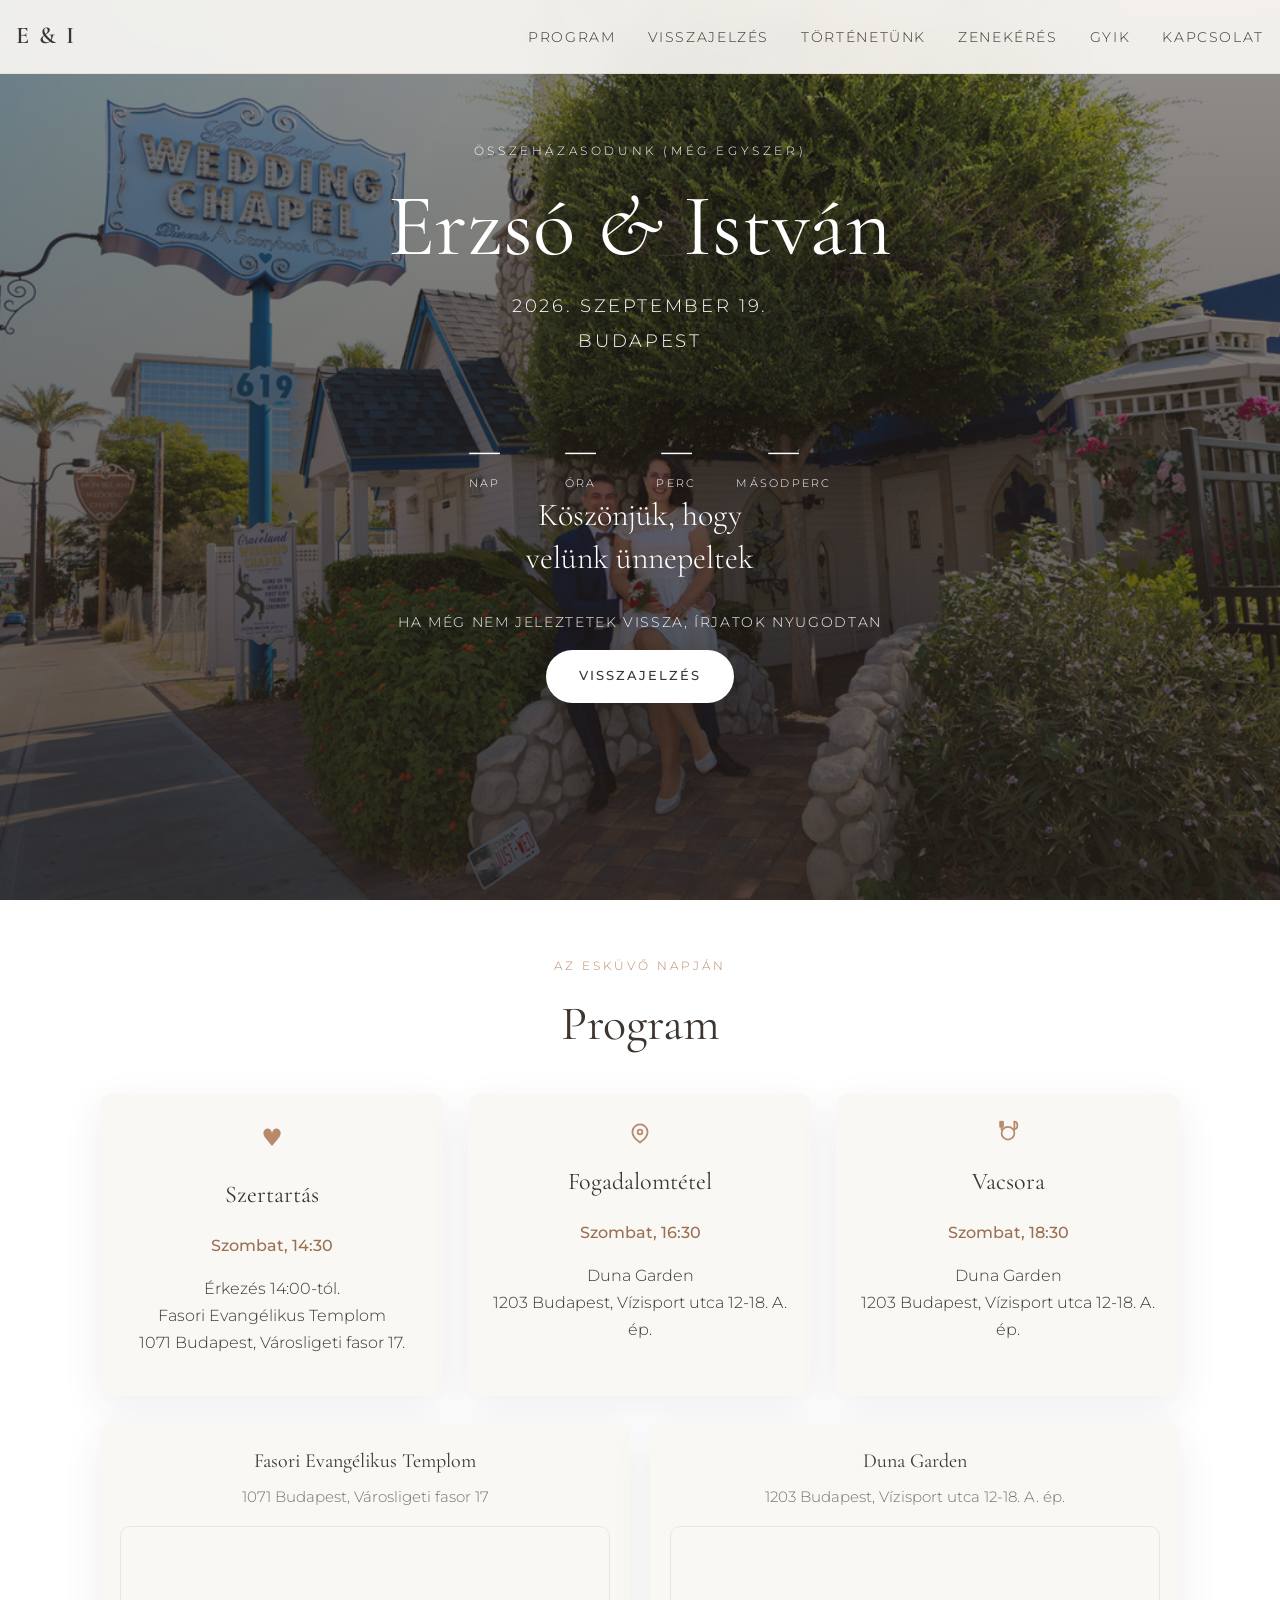
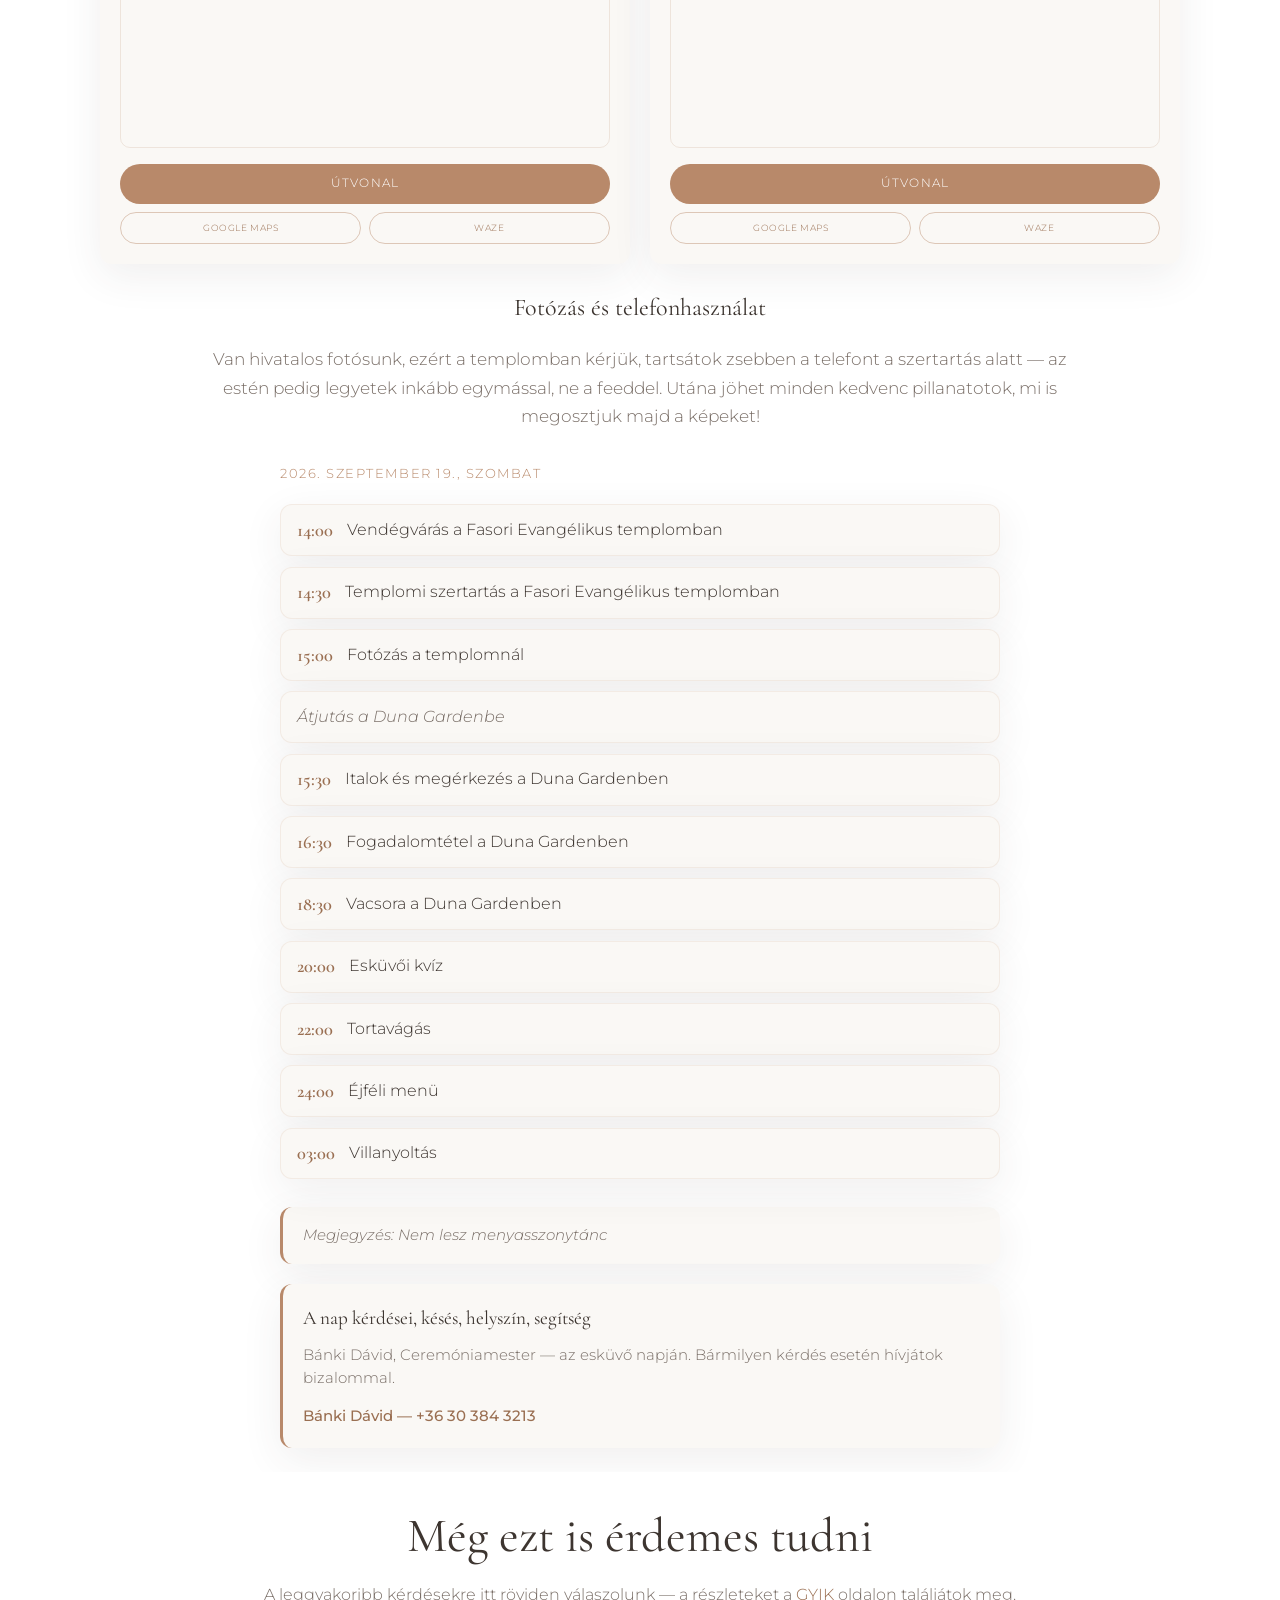
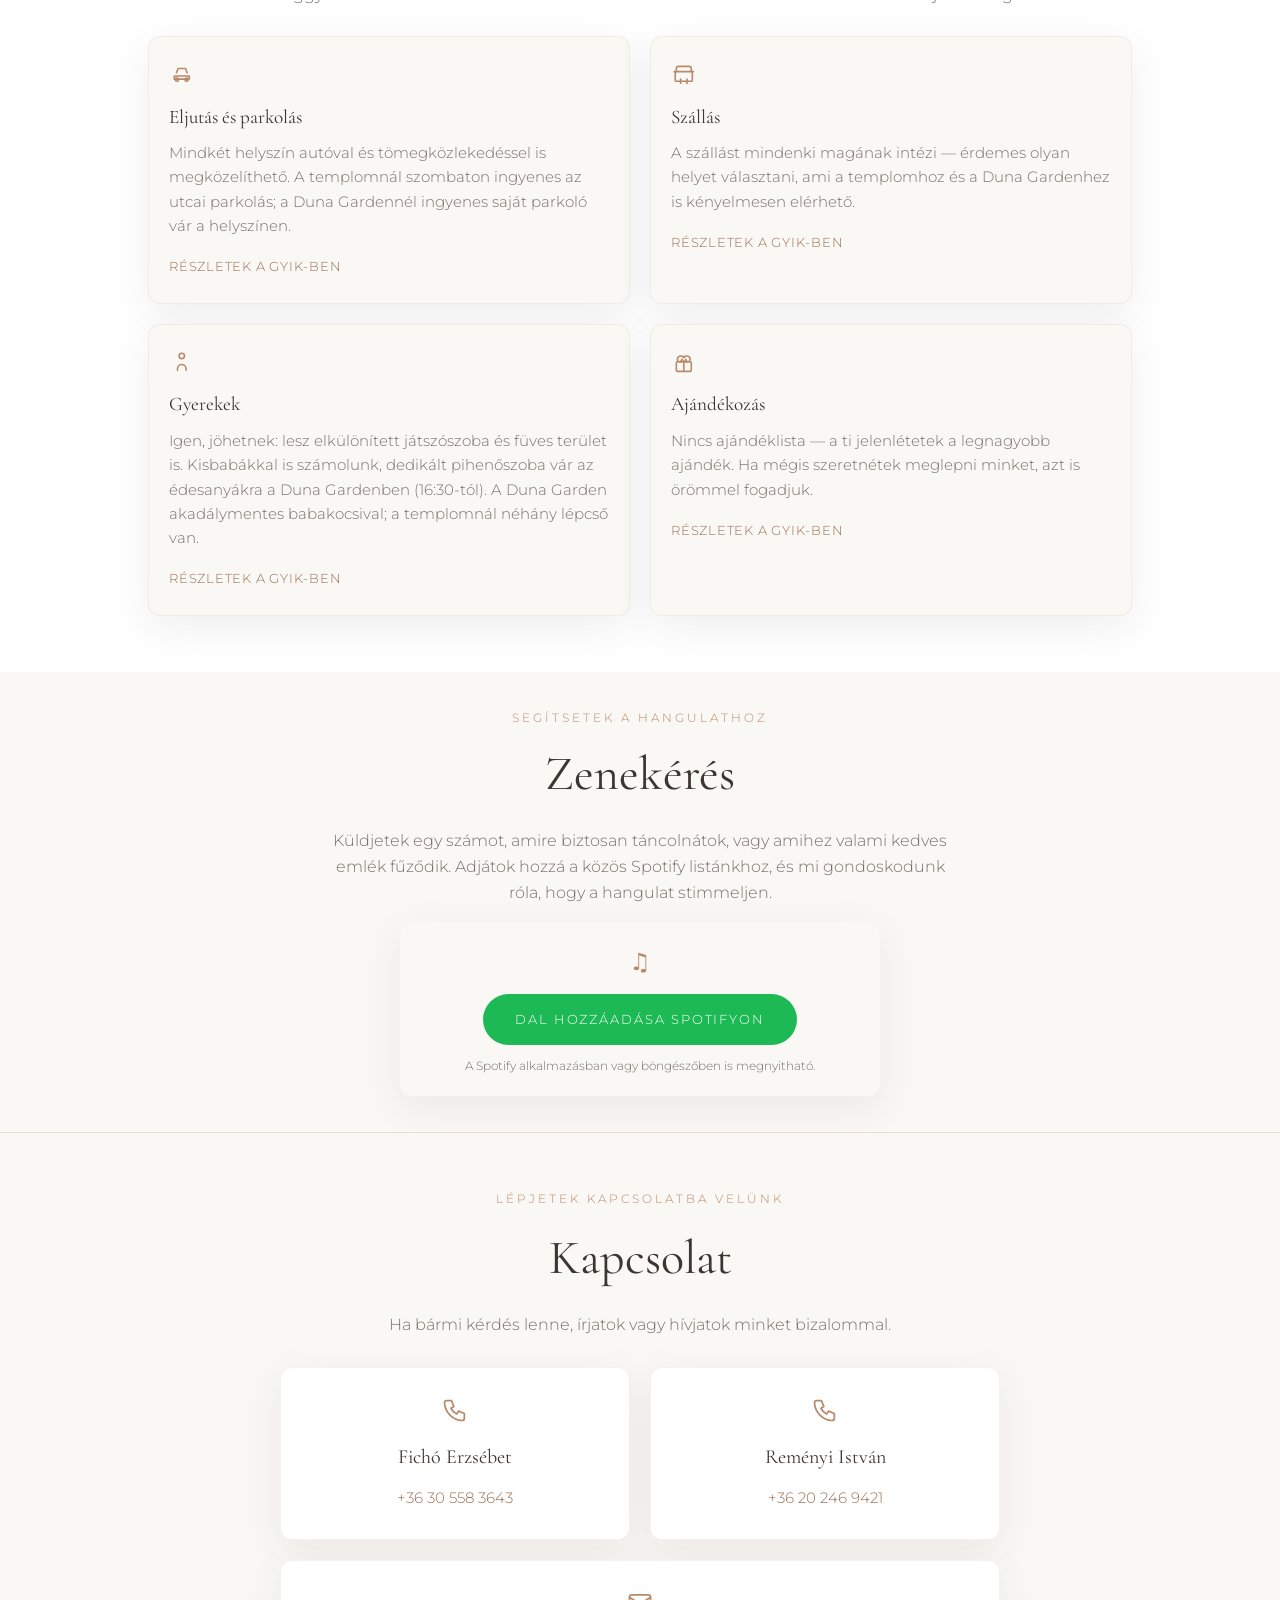
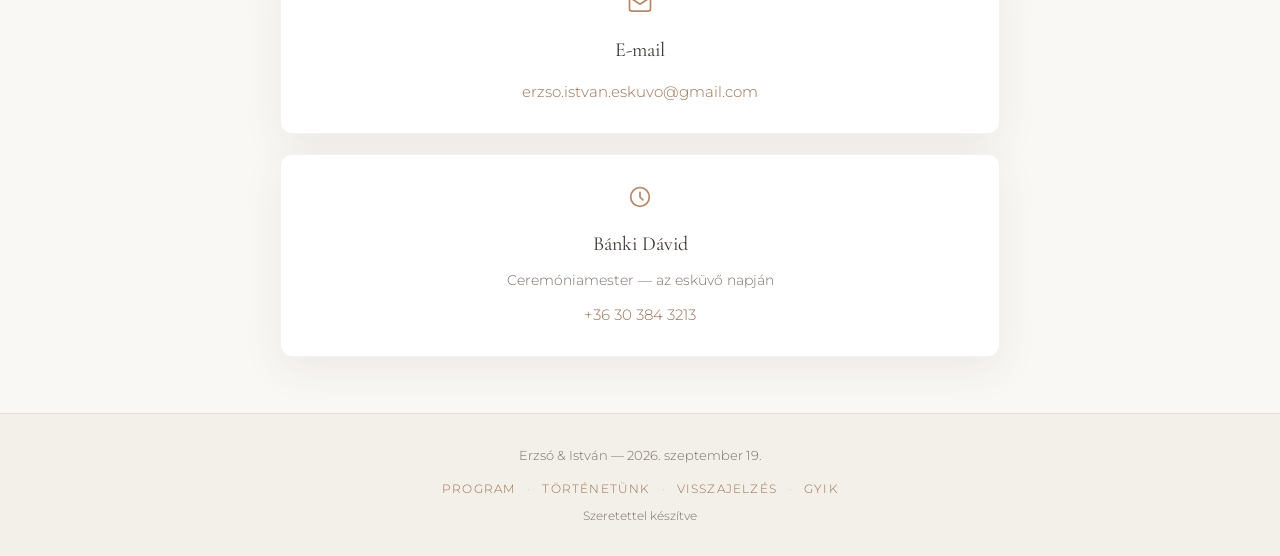
==== index.html @ d6a60ec8 "Spotify zenekérés link frissítése. Co-authored-by: Cursor <cursoragent@cursor.com>" ====
<!DOCTYPE html>
<html lang="hu">
<head>
  <meta charset="UTF-8">
  <meta name="viewport" content="width=device-width, initial-scale=1.0">
  <meta name="robots" content="noindex, nofollow">
  <meta name="description" content="Gyertek az esküvőnkre — Erzsó és István, 2026. szeptember 19., Budapest.">
  <title>Erzsó &amp; István — Esküvő</title>
  <meta property="og:type" content="website">
  <meta property="og:site_name" content="Erzsó &amp; István">
  <meta property="og:title" content="Erzsó &amp; István — Esküvő">
  <meta property="og:description" content="Gyertek az esküvőnkre — 2026. szeptember 19., Budapest.">
  <meta property="og:url" content="https://www.erzso-es-istvan-2026.hu/">
  <meta property="og:image" content="https://www.erzso-es-istvan-2026.hu/images/las_vegas2.jpeg">
  <meta property="og:image:width" content="1086">
  <meta property="og:image:height" content="724">
  <meta property="og:image:alt" content="Erzsó és István — esküvői meghívó">
  <meta property="og:locale" content="hu_HU">
  <meta name="twitter:card" content="summary_large_image">
  <meta name="twitter:title" content="Erzsó &amp; István — Esküvő">
  <meta name="twitter:description" content="Gyertek az esküvőnkre — 2026. szeptember 19., Budapest.">
  <meta name="twitter:image" content="https://www.erzso-es-istvan-2026.hu/images/las_vegas2.jpeg">
  <link rel="icon" href="/favicon.ico" sizes="any">
  <link rel="icon" href="/favicon.svg" type="image/svg+xml">
  <link rel="icon" href="/favicon-32x32.png" type="image/png" sizes="32x32">
  <link rel="icon" href="/favicon-16x16.png" type="image/png" sizes="16x16">
  <link rel="apple-touch-icon" href="/apple-touch-icon.png" sizes="180x180">
  <link rel="preconnect" href="https://fonts.googleapis.com">
  <link rel="preconnect" href="https://fonts.gstatic.com" crossorigin>
  <link href="https://fonts.googleapis.com/css2?family=Cormorant+Garamond:ital,wght@0,400;0,600;1,400&family=Montserrat:wght@300;400;500&display=swap" rel="stylesheet">
  <link rel="stylesheet" href="styles.css">
</head>
<body>
  <header class="site-header">
    <nav class="nav" aria-label="Fő navigáció">
      <a href="#home" class="nav-logo">E &amp; I</a>
      <button class="nav-toggle" aria-label="Menü megnyitása" aria-expanded="false">
        <span></span>
        <span></span>
        <span></span>
      </button>
      <ul class="nav-links">
        <li><a href="#program">Program</a></li>
        <li><a href="visszajelzes.html">Visszajelzés</a></li>
        <li><a href="tortenetunk.html">Történetünk</a></li>
        <li><a href="#music">Zenekérés</a></li>
        <li><a href="gyik.html">GYIK</a></li>
        <li><a href="#contact">Kapcsolat</a></li>
      </ul>
    </nav>
  </header>

  <main>
    <section id="home" class="hero">
      <div class="hero-overlay"></div>
      <div class="hero-content">
        <div class="hero-intro">
          <p class="hero-eyebrow">Összeházasodunk (még egyszer)</p>
          <h1 class="hero-title">Erzsó <span>&amp;</span> István</h1>
          <p class="hero-date">2026. szeptember 19.</p>
          <p class="hero-location">Budapest</p>
        </div>
        <div class="countdown" id="countdown" aria-live="polite">
          <div class="countdown-grid" id="countdown-grid">
            <div class="countdown-item">
              <span class="countdown-value" id="days">—</span>
              <span class="countdown-label">Nap</span>
            </div>
            <div class="countdown-item">
              <span class="countdown-value" id="hours">—</span>
              <span class="countdown-label">Óra</span>
            </div>
            <div class="countdown-item">
              <span class="countdown-value" id="minutes">—</span>
              <span class="countdown-label">Perc</span>
            </div>
            <div class="countdown-item">
              <span class="countdown-value" id="seconds">—</span>
              <span class="countdown-label">Másodperc</span>
            </div>
          </div>
          <p class="countdown-message" id="countdown-message" hidden></p>
        </div>
        <p class="hero-deadline" id="rsvp-deadline-hero">Visszajelzést 2026. július 15-ig várunk</p>
        <a href="visszajelzes.html" class="btn btn-cta">Visszajelzés</a>
      </div>
    </section>

    <section id="program" class="section program">
      <div class="container">
        <p class="section-eyebrow">Az esküvő napján</p>
        <h2 class="section-title">Program</h2>
        <div class="details-grid">
          <article class="detail-card">
            <div class="detail-icon" aria-hidden="true">♥</div>
            <h3>Szertartás</h3>
            <p class="detail-time">Szombat, 14:30</p>
            <p>
              Érkezés 14:00-tól.<br>
              Fasori Evangélikus Templom<br>
              1071 Budapest, Városligeti fasor 17.
            </p>
          </article>
          <article class="detail-card">
            <div class="detail-icon" aria-hidden="true">
              <svg viewBox="0 0 24 24" fill="none" stroke="currentColor" stroke-width="1.5" stroke-linecap="round" stroke-linejoin="round">
                <path d="M12 21s-6.5-4.5-6.5-9a6.5 6.5 0 0 1 13 0c0 4.5-6.5 9-6.5 9z"/>
                <circle cx="12" cy="12" r="2"/>
              </svg>
            </div>
            <h3>Fogadalomtétel</h3>
            <p class="detail-time">Szombat, 16:30</p>
            <p>
              Duna Garden<br>
              1203 Budapest, Vízisport utca 12-18. A. ép.
            </p>
          </article>
          <article class="detail-card">
            <div class="detail-icon" aria-hidden="true">
              <svg viewBox="0 0 24 24" fill="none" stroke="currentColor" stroke-width="1.5" stroke-linecap="round" stroke-linejoin="round">
                <circle cx="12" cy="13" r="5.5"/>
                <path d="M6.5 3v7"/>
                <path d="M5.25 3v4.5"/>
                <path d="M6.5 3v4.5"/>
                <path d="M7.75 3v4.5"/>
                <path d="M17.5 3v7"/>
                <path d="M17.5 3c1.75 0 2.5 1.75 2.5 3.25S19.25 9.5 17.5 9.5"/>
              </svg>
            </div>
            <h3>Vacsora</h3>
            <p class="detail-time">Szombat, 18:30</p>
            <p>
              Duna Garden<br>
              1203 Budapest, Vízisport utca 12-18. A. ép.
            </p>
          </article>
        </div>
        <div class="venue-maps">
          <article class="venue-map">
            <h3 class="venue-map-title">Fasori Evangélikus Templom</h3>
            <p class="venue-map-address">1071 Budapest, Városligeti fasor 17</p>
            <div class="map-embed">
              <iframe
                title="Fasori Evangélikus Templom térképe"
                loading="lazy"
                referrerpolicy="no-referrer-when-downgrade"
                src="https://maps.google.com/maps?q=1071+Budapest,+V%C3%A1rosligeti+fasor+17&amp;output=embed"
              ></iframe>
            </div>
            <div class="map-actions">
              <a
                class="btn btn-map"
                href="https://www.google.com/maps/dir/?api=1&amp;destination=1071+Budapest,+V%C3%A1rosligeti+fasor+17"
                target="_blank"
                rel="noopener noreferrer"
              >Útvonal</a>
              <div class="map-actions-row">
                <a
                  class="btn btn-map btn-map--secondary btn-map--compact"
                  href="https://maps.google.com/?q=1071+Budapest,+V%C3%A1rosligeti+fasor+17"
                  target="_blank"
                  rel="noopener noreferrer"
                >Google Maps</a>
                <a
                  class="btn btn-map btn-map--secondary btn-map--compact"
                  href="https://www.waze.com/ul?q=1071+Budapest,+V%C3%A1rosligeti+fasor+17&amp;navigate=yes"
                  target="_blank"
                  rel="noopener noreferrer"
                >Waze</a>
              </div>
            </div>
          </article>
          <article class="venue-map">
            <h3 class="venue-map-title">Duna Garden</h3>
            <p class="venue-map-address">1203 Budapest, Vízisport utca 12-18. A. ép.</p>
            <div class="map-embed">
              <iframe
                title="Duna Garden térképe"
                loading="lazy"
                referrerpolicy="no-referrer-when-downgrade"
                src="https://maps.google.com/maps?q=1203+Budapest,+V%C3%ADzisport+utca+12-18&amp;output=embed"
              ></iframe>
            </div>
            <div class="map-actions">
              <a
                class="btn btn-map"
                href="https://www.google.com/maps/dir/?api=1&amp;destination=1203+Budapest,+V%C3%ADzisport+utca+12-18"
                target="_blank"
                rel="noopener noreferrer"
              >Útvonal</a>
              <div class="map-actions-row">
                <a
                  class="btn btn-map btn-map--secondary btn-map--compact"
                  href="https://maps.google.com/?q=1203+Budapest,+V%C3%ADzisport+utca+12-18"
                  target="_blank"
                  rel="noopener noreferrer"
                >Google Maps</a>
                <a
                  class="btn btn-map btn-map--secondary btn-map--compact"
                  href="https://www.waze.com/ul?q=1203+Budapest,+V%C3%ADzisport+utca+12-18&amp;navigate=yes"
                  target="_blank"
                  rel="noopener noreferrer"
                >Waze</a>
              </div>
            </div>
          </article>
        </div>
        <div class="details-text">
          <h3>Fotózás és telefonhasználat</h3>
          <p>
            Van hivatalos fotósunk, ezért a templomban kérjük, tartsátok zsebben a telefont a szertartás alatt —
            az estén pedig legyetek inkább egymással, ne a feeddel. Utána jöhet minden kedvenc pillanatotok, mi is megosztjuk majd a képeket!
          </p>
        </div>
        <div class="timeline">
          <time class="timeline-date" datetime="2026-09-19">2026. szeptember 19., szombat</time>
          <ol class="timeline-events">
            <li class="timeline-event">
              <time class="timeline-time" datetime="2026-09-19T14:00">14:00</time>
              <span class="timeline-label">Vendégvárás a Fasori Evangélikus templomban</span>
            </li>
            <li class="timeline-event">
              <time class="timeline-time" datetime="2026-09-19T14:30">14:30</time>
              <span class="timeline-label">Templomi szertartás a Fasori Evangélikus templomban</span>
            </li>
            <li class="timeline-event">
              <time class="timeline-time" datetime="2026-09-19T15:00">15:00</time>
              <span class="timeline-label">Fotózás a templomnál</span>
            </li>
            <li class="timeline-event timeline-event--no-time">
              <span class="timeline-label">Átjutás a Duna Gardenbe</span>
            </li>
            <li class="timeline-event">
              <time class="timeline-time" datetime="2026-09-19T15:30">15:30</time>
              <span class="timeline-label">Italok és megérkezés a Duna Gardenben</span>
            </li>
            <li class="timeline-event">
              <time class="timeline-time" datetime="2026-09-19T16:30">16:30</time>
              <span class="timeline-label">Fogadalomtétel a Duna Gardenben</span>
            </li>
            <li class="timeline-event">
              <time class="timeline-time" datetime="2026-09-19T18:30">18:30</time>
              <span class="timeline-label">Vacsora a Duna Gardenben</span>
            </li>
            <li class="timeline-event">
              <time class="timeline-time" datetime="2026-09-19T20:00">20:00</time>
              <span class="timeline-label">Esküvői kvíz</span>
            </li>
            <li class="timeline-event">
              <time class="timeline-time" datetime="2026-09-19T22:00">22:00</time>
              <span class="timeline-label">Tortavágás</span>
            </li>
            <li class="timeline-event">
              <time class="timeline-time" datetime="2026-09-20T00:00">24:00</time>
              <span class="timeline-label">Éjféli menü</span>
            </li>
            <li class="timeline-event">
              <time class="timeline-time" datetime="2026-09-20T03:00">03:00</time>
              <span class="timeline-label">Villanyoltás</span>
            </li>
          </ol>
          <aside class="timeline-note" role="note">
            <p><em>Megjegyzés: Nem lesz menyasszonytánc</em></p>
          </aside>
          <article class="program-day-contact">
            <h3>A nap kérdései, késés, helyszín, segítség</h3>
            <p>Bánki Dávid, Ceremóniamester — az esküvő napján. Bármilyen kérdés esetén hívjátok bizalommal.</p>
            <a class="contact-link program-day-contact-link" href="tel:+36303843213">Bánki Dávid — +36 30 384 3213</a>
          </article>
        </div>
      </div>
    </section>

    <section id="info" class="section info-preview">
      <div class="container">
        <h2 class="section-title">Még ezt is érdemes tudni</h2>
        <p class="info-intro">A leggyakoribb kérdésekre itt röviden válaszolunk — a részleteket a <a href="gyik.html">GYIK</a> oldalon találjátok meg.</p>
        <div class="info-grid">
          <article class="info-card">
            <div class="info-icon" aria-hidden="true">
              <svg viewBox="0 0 24 24" fill="none" stroke="currentColor" stroke-width="1.5" stroke-linecap="round" stroke-linejoin="round">
                <path d="M5 17h14v-3H5v3z"/>
                <path d="M7 11l1.5-4h7L17 11"/>
                <circle cx="7.5" cy="17.5" r="1.5"/>
                <circle cx="16.5" cy="17.5" r="1.5"/>
              </svg>
            </div>
            <h3>Eljutás és parkolás</h3>
            <p>Mindkét helyszín autóval és tömegközlekedéssel is megközelíthető. A templomnál szombaton ingyenes az utcai parkolás; a Duna Gardennél ingyenes saját parkoló vár a helyszínen.</p>
            <a class="info-link" href="gyik.html#faq-transport">Részletek a GYIK-ben</a>
          </article>
          <article class="info-card">
            <div class="info-icon" aria-hidden="true">
              <svg viewBox="0 0 24 24" fill="none" stroke="currentColor" stroke-width="1.5" stroke-linecap="round" stroke-linejoin="round">
                <path d="M3 10h18"/>
                <path d="M5 10V7a2 2 0 0 1 2-2h10a2 2 0 0 1 2 2v3"/>
                <path d="M4 10v8a1 1 0 0 0 1 1h14a1 1 0 0 0 1-1v-8"/>
                <path d="M9 21v-4"/>
                <path d="M15 21v-4"/>
              </svg>
            </div>
            <h3>Szállás</h3>
            <p>A szállást mindenki magának intézi — érdemes olyan helyet választani, ami a templomhoz és a Duna Gardenhez is kényelmesen elérhető.</p>
            <a class="info-link" href="gyik.html#faq-accommodation">Részletek a GYIK-ben</a>
          </article>
          <article class="info-card">
            <div class="info-icon" aria-hidden="true">
              <svg viewBox="0 0 24 24" fill="none" stroke="currentColor" stroke-width="1.5" stroke-linecap="round" stroke-linejoin="round">
                <circle cx="12" cy="6.5" r="2.5"/>
                <path d="M8 20v-1.5a4 4 0 0 1 8 0V20"/>
              </svg>
            </div>
            <h3>Gyerekek</h3>
            <p>Igen, jöhetnek: lesz elkülönített játszószoba és füves terület is. Kisbabákkal is számolunk, dedikált pihenőszoba vár az édesanyákra a Duna Gardenben (16:30-tól). A Duna Garden akadálymentes babakocsival; a templomnál néhány lépcső van.</p>
            <a class="info-link" href="gyik.html#faq-kids">Részletek a GYIK-ben</a>
          </article>
          <article class="info-card">
            <div class="info-icon" aria-hidden="true">
              <svg viewBox="0 0 24 24" fill="none" stroke="currentColor" stroke-width="1.5" stroke-linecap="round" stroke-linejoin="round">
                <rect x="5" y="12" width="14" height="9" rx="1"/>
                <path d="M12 12v9"/>
                <path d="M12 7.5C9.25 5.75 6 6.75 6 9.5s2.75 3.25 6 1.75"/>
                <path d="M12 7.5c2.75-1.75 6-.75 6 2s-2.75 3.25-6 1.75"/>
                <circle cx="12" cy="7.5" r="1.1" fill="currentColor" stroke="none"/>
                <path d="M10.5 9.5L9.25 11.5"/>
                <path d="M13.5 9.5l1.25 2"/>
              </svg>
            </div>
            <h3>Ajándékozás</h3>
            <p>Nincs ajándéklista — a ti jelenlétetek a legnagyobb ajándék. Ha mégis szeretnétek meglepni minket, azt is örömmel fogadjuk.</p>
            <a class="info-link" href="gyik.html#faq-gift">Részletek a GYIK-ben</a>
          </article>
        </div>
      </div>
    </section>

    <section id="music" class="section music">
      <div class="container">
        <p class="section-eyebrow">Segítsetek a hangulathoz</p>
        <h2 class="section-title">Zenekérés</h2>
        <p class="music-note">
          Küldjetek egy számot, amire biztosan táncolnátok, vagy amihez valami kedves emlék fűződik.
          Adjátok hozzá a közös Spotify listánkhoz, és mi gondoskodunk róla, hogy a hangulat stimmeljen.
        </p>
        <div class="music-box">
          <p class="music-icon" aria-hidden="true">♫</p>
          <a
            class="btn btn-spotify"
            href="https://open.spotify.com/playlist/1iAfKzeontBgP5wrEknpYu?si=f8d3f2cbb7814290&amp;pt=91439ff87591c5f909775dac7711366a"
            target="_blank"
            rel="noopener noreferrer"
          >
            Dal hozzáadása Spotifyon
          </a>
          <p class="music-hint">A Spotify alkalmazásban vagy böngészőben is megnyitható.</p>
        </div>
      </div>
    </section>

    <section id="contact" class="section contact">
      <div class="container">
        <p class="section-eyebrow">Lépjetek kapcsolatba velünk</p>
        <h2 class="section-title">Kapcsolat</h2>
        <p class="contact-note">Ha bármi kérdés lenne, írjatok vagy hívjatok minket bizalommal.</p>
        <div class="contact-layout">
          <div class="contact-row contact-row--pair">
            <article class="contact-card">
              <div class="contact-icon" aria-hidden="true">
                <svg viewBox="0 0 24 24" fill="none" stroke="currentColor" stroke-width="1.5" stroke-linecap="round" stroke-linejoin="round">
                  <path d="M5 4h4l2 5-2.5 1.5a11 11 0 0 0 5 5L15 13l5 2v4a2 2 0 0 1-2 2A16 16 0 0 1 3 6a2 2 0 0 1 2-2z"/>
                </svg>
              </div>
              <h3>Fichó Erzsébet</h3>
              <a class="contact-link" href="tel:+36305583643">+36 30 558 3643</a>
            </article>
            <article class="contact-card">
              <div class="contact-icon" aria-hidden="true">
                <svg viewBox="0 0 24 24" fill="none" stroke="currentColor" stroke-width="1.5" stroke-linecap="round" stroke-linejoin="round">
                  <path d="M5 4h4l2 5-2.5 1.5a11 11 0 0 0 5 5L15 13l5 2v4a2 2 0 0 1-2 2A16 16 0 0 1 3 6a2 2 0 0 1 2-2z"/>
                </svg>
              </div>
              <h3>Reményi István</h3>
              <a class="contact-link" href="tel:+36202469421">+36 20 246 9421</a>
            </article>
          </div>
          <article class="contact-card">
            <div class="contact-icon" aria-hidden="true">
              <svg viewBox="0 0 24 24" fill="none" stroke="currentColor" stroke-width="1.5" stroke-linecap="round" stroke-linejoin="round">
                <rect x="3" y="5" width="18" height="14" rx="2"/>
                <path d="M3 7l9 6 9-6"/>
              </svg>
            </div>
            <h3>E-mail</h3>
            <a class="contact-link" href="mailto:erzso.istvan.eskuvo@gmail.com">erzso.istvan.eskuvo@gmail.com</a>
          </article>
          <article class="contact-card contact-card--highlight">
            <div class="contact-icon" aria-hidden="true">
              <svg viewBox="0 0 24 24" fill="none" stroke="currentColor" stroke-width="1.5" stroke-linecap="round" stroke-linejoin="round">
                <circle cx="12" cy="12" r="8"/>
                <path d="M12 8v4l2.5 2.5"/>
              </svg>
            </div>
            <h3>Bánki Dávid</h3>
            <p class="contact-role">Ceremóniamester — az esküvő napján</p>
            <a class="contact-link" href="tel:+36303843213">+36 30 384 3213</a>
          </article>
        </div>
      </div>
    </section>
  </main>

  <footer class="site-footer">
    <p>Erzsó &amp; István — 2026. szeptember 19.</p>
    <nav class="footer-links" aria-label="Gyors linkek">
      <a href="#program">Program</a>
      <span aria-hidden="true">·</span>
      <a href="tortenetunk.html">Történetünk</a>
      <span aria-hidden="true">·</span>
      <a href="visszajelzes.html">Visszajelzés</a>
      <span aria-hidden="true">·</span>
      <a href="gyik.html">GYIK</a>
    </nav>
    <p class="footer-note">Szeretettel készítve</p>
  </footer>

  <script src="script.js"></script>
</body>
</html>
---- styles.css ----
:root {
  --color-bg: #faf8f5;
  --color-surface: #ffffff;
  --color-text: #3d3530;
  --color-muted: #7a6f68;
  --color-accent: #b8896a;
  --color-accent-dark: #9a6f52;
  --color-hero-overlay: rgba(35, 28, 24, 0.62);
  --font-serif: "Cormorant Garamond", Georgia, serif;
  --font-sans: "Montserrat", system-ui, sans-serif;
  --shadow-soft: 0 12px 40px rgba(61, 53, 48, 0.08);
  --radius: 12px;
  --max-width: 1320px;
}

*,
*::before,
*::after {
  box-sizing: border-box;
}

html {
  scroll-behavior: smooth;
  scroll-padding-top: 5rem;
}

body {
  margin: 0;
  font-family: var(--font-sans);
  font-weight: 300;
  color: var(--color-text);
  background: var(--color-bg);
  line-height: 1.7;
}

img {
  max-width: 100%;
  display: block;
}

a {
  color: var(--color-accent-dark);
  text-decoration: none;
}

a:hover {
  text-decoration: underline;
}

.container {
  width: min(100% - 2rem, var(--max-width));
  margin-inline: auto;
}

.site-header {
  position: fixed;
  inset: 0 0 auto;
  z-index: 100;
  background: rgba(250, 248, 245, 0.92);
  backdrop-filter: blur(10px);
  border-bottom: 1px solid rgba(184, 137, 106, 0.15);
}

.nav {
  width: min(100% - 2rem, var(--max-width));
  margin-inline: auto;
  display: flex;
  align-items: center;
  justify-content: space-between;
  padding: 1rem 0;
}

.nav-logo {
  font-family: var(--font-serif);
  font-size: 1.5rem;
  font-weight: 600;
  color: var(--color-text);
  letter-spacing: 0.08em;
}

.nav-links {
  display: flex;
  gap: 2rem;
  list-style: none;
  margin: 0;
  padding: 0;
}

.nav-links a {
  color: var(--color-text);
  font-size: 0.85rem;
  letter-spacing: 0.12em;
  text-transform: uppercase;
  text-decoration: none;
}

.nav-links a:hover {
  color: var(--color-accent);
}

.nav-toggle {
  display: none;
  flex-direction: column;
  gap: 5px;
  background: none;
  border: none;
  cursor: pointer;
  padding: 0.25rem;
}

.nav-toggle span {
  display: block;
  width: 22px;
  height: 2px;
  background: var(--color-text);
  transition: transform 0.2s, opacity 0.2s;
}

.hero {
  position: relative;
  min-height: 100vh;
  display: grid;
  place-items: center;
  text-align: center;
  color: #fff;
  background: url("images/las_vegas2.jpeg") center / cover no-repeat;
  padding: 5rem 1.5rem 3rem;
}

.hero-overlay {
  position: absolute;
  inset: 0;
  background: linear-gradient(
    to bottom,
    rgba(35, 28, 24, 0.48) 0%,
    rgba(35, 28, 24, 0.62) 45%,
    rgba(35, 28, 24, 0.78) 100%
  );
  pointer-events: none;
}

.hero-content {
  position: relative;
  z-index: 1;
  max-width: 864px;
}

.hero-intro {
  margin-top: -5.5rem;
}

.hero-eyebrow {
  letter-spacing: 0.3em;
  text-transform: uppercase;
  font-size: 0.75rem;
  margin: 0 0 1rem;
}

.hero-title {
  font-family: var(--font-serif);
  font-size: clamp(3rem, 8vw, 5.5rem);
  font-weight: 400;
  line-height: 1.1;
  margin: 0 0 1rem;
}

.hero-title span {
  font-style: italic;
  font-weight: 400;
}

.hero-date,
.hero-location {
  font-size: 1.1rem;
  letter-spacing: 0.15em;
  text-transform: uppercase;
  margin: 0.35rem 0;
}

.countdown {
  display: flex;
  flex-direction: column;
  align-items: center;
  margin: 5.5rem 0 1.5rem;
}

.countdown-grid {
  display: flex;
  justify-content: center;
  gap: 1.5rem;
  flex-wrap: wrap;
}

.countdown-message {
  font-family: var(--font-serif);
  font-size: clamp(1.5rem, 5vw, 2rem);
  line-height: 1.35;
  margin: 0;
  max-width: 16ch;
  text-align: center;
}

.countdown.is-message {
  margin-top: 4.5rem;
  margin-bottom: 2rem;
}

.hero-deadline {
  margin: 0 0 1rem;
  font-size: 0.85rem;
  letter-spacing: 0.12em;
  text-transform: uppercase;
  opacity: 0.95;
}

.countdown-item {
  min-width: 72px;
}

.countdown-value {
  display: block;
  font-family: var(--font-serif);
  font-size: 2.5rem;
  line-height: 1;
}

.countdown-label {
  display: block;
  font-size: 0.7rem;
  letter-spacing: 0.2em;
  text-transform: uppercase;
  margin-top: 0.35rem;
}

.btn {
  display: inline-block;
  padding: 0.9rem 2rem;
  border-radius: 999px;
  font-size: 0.8rem;
  letter-spacing: 0.15em;
  text-transform: uppercase;
  border: none;
  cursor: pointer;
  transition: transform 0.2s, background 0.2s;
}

.btn-primary {
  background: #fff;
  color: var(--color-text);
}

.btn-primary:hover {
  transform: translateY(-2px);
  background: var(--color-bg);
  text-decoration: none;
}

.btn-cta {
  background: #ffffff;
  color: var(--color-text);
  font-weight: 500;
  box-shadow: 0 10px 32px rgba(35, 28, 24, 0.38);
  border: 1px solid rgba(255, 255, 255, 0.95);
  text-decoration: none;
}

.btn-cta:hover {
  transform: translateY(-2px);
  background: var(--color-bg);
  color: var(--color-accent-dark);
  text-decoration: none;
}

.section {
  padding: 3.5rem 0;
}

.section-eyebrow {
  text-align: center;
  color: var(--color-accent);
  letter-spacing: 0.25em;
  text-transform: uppercase;
  font-size: 0.75rem;
  margin: 0 0 0.5rem;
}

.section-title {
  font-family: var(--font-serif);
  font-size: clamp(2rem, 5vw, 3rem);
  font-weight: 400;
  text-align: center;
  margin: 0 0 1.75rem;
}

.story-content {
  max-width: 1104px;
  margin-inline: auto;
  text-align: center;
}

.story-content p {
  color: var(--color-muted);
  font-size: 1.05rem;
  line-height: 1.75;
  margin: 0 0 1.25rem;
}

.story-content p:last-child {
  margin-bottom: 0;
}

.story-gallery {
  display: grid;
  grid-template-columns: repeat(4, 1fr);
  gap: 1.25rem;
  max-width: 1152px;
  margin: 2.5rem auto 0;
}

.story-photo {
  margin: 0;
}

.story-photo img {
  display: block;
  width: 100%;
  aspect-ratio: 4 / 5;
  object-fit: cover;
  border-radius: var(--radius);
  box-shadow: var(--shadow-soft);
}

.story-photo figcaption {
  margin-top: 0.6rem;
  text-align: center;
  font-size: 0.8rem;
  letter-spacing: 0.06em;
  color: var(--color-muted);
}

.details,
.program {
  background: var(--color-surface);
}

.program {
  padding-bottom: 1.5rem;
}

.program .timeline {
  margin-top: 2rem;
}

.details-grid {
  display: grid;
  grid-template-columns: repeat(3, 1fr);
  gap: 1.5rem;
  max-width: 1080px;
  margin-inline: auto;
}

.details-text {
  max-width: 864px;
  margin: 1.5rem auto 0;
  text-align: center;
}

.details-text h3 {
  font-family: var(--font-serif);
  font-size: 1.5rem;
  font-weight: 400;
  margin: 0 0 1rem;
  color: var(--color-text);
}

.details-text p {
  margin: 0 0 1rem;
  color: var(--color-muted);
  font-size: 1.05rem;
  line-height: 1.7;
}

.details-text p:last-child {
  margin-bottom: 0;
}

.detail-card {
  background: var(--color-bg);
  padding: 1.5rem 1.25rem;
  border-radius: var(--radius);
  text-align: center;
  box-shadow: var(--shadow-soft);
}

.detail-icon {
  font-size: 1.5rem;
  color: var(--color-accent);
  margin-bottom: 1rem;
}

.detail-icon svg {
  display: block;
  width: 1.75rem;
  height: 1.75rem;
  margin-inline: auto;
}

.detail-card h3 {
  font-family: var(--font-serif);
  font-size: 1.5rem;
  font-weight: 400;
  margin: 0 0 0.5rem;
}

.detail-time {
  color: var(--color-accent-dark);
  font-weight: 500;
  margin-bottom: 0.75rem;
}

.btn-map {
  display: inline-block;
  padding: 0.65rem 1.1rem;
  border-radius: 999px;
  font-size: 0.72rem;
  letter-spacing: 0.1em;
  text-transform: uppercase;
  text-decoration: none;
  background: var(--color-accent);
  color: #fff;
  transition: transform 0.2s, background 0.2s;
}

.btn-map:hover {
  transform: translateY(-1px);
  background: var(--color-accent-dark);
  text-decoration: none;
}

.btn-map--secondary {
  background: transparent;
  color: var(--color-accent-dark);
  border: 1px solid rgba(184, 137, 106, 0.45);
}

.btn-map--secondary:hover {
  background: rgba(184, 137, 106, 0.1);
}

.map-actions {
  display: flex;
  flex-direction: column;
  gap: 0.5rem;
}

.map-actions .btn-map:not(.btn-map--compact) {
  width: 100%;
  text-align: center;
}

.map-actions-row {
  display: flex;
  gap: 0.45rem;
}

.map-actions-row .btn-map--compact {
  flex: 1;
  min-width: 0;
  padding: 0.45rem 0.5rem;
  font-size: 0.58rem;
  letter-spacing: 0.06em;
  text-align: center;
}

.venue-maps {
  display: grid;
  grid-template-columns: repeat(2, 1fr);
  gap: 1.25rem;
  max-width: 1080px;
  margin: 1.75rem auto 0;
}

.venue-map {
  background: var(--color-bg);
  padding: 1.25rem;
  border-radius: var(--radius);
  box-shadow: var(--shadow-soft);
  text-align: center;
}

.venue-map-title {
  font-family: var(--font-serif);
  font-size: 1.25rem;
  font-weight: 400;
  margin: 0 0 0.35rem;
}

.venue-map-address {
  margin: 0 0 1rem;
  color: var(--color-muted);
  font-size: 0.95rem;
}

.map-embed {
  overflow: hidden;
  border-radius: calc(var(--radius) - 2px);
  margin-bottom: 1rem;
  border: 1px solid rgba(184, 137, 106, 0.18);
}

.map-embed iframe {
  display: block;
  width: 100%;
  height: 220px;
  border: 0;
}

.timeline {
  max-width: 720px;
  margin-inline: auto;
}

.timeline-date {
  display: block;
  font-size: 0.8rem;
  letter-spacing: 0.12em;
  text-transform: uppercase;
  color: var(--color-accent);
  margin-bottom: 1.25rem;
}

.timeline-events {
  list-style: none;
  margin: 0;
  padding: 0;
  display: grid;
  gap: 0.65rem;
}

.timeline-event {
  display: grid;
  grid-template-columns: auto 1fr;
  gap: 0.85rem;
  align-items: start;
  padding: 0.85rem 1rem;
  background: var(--color-bg);
  border-radius: var(--radius);
  box-shadow: var(--shadow-soft);
  border: 1px solid rgba(184, 137, 106, 0.12);
}

.timeline-event--no-time {
  grid-template-columns: 1fr;
}

.timeline-event--no-time .timeline-label {
  color: var(--color-muted);
  font-style: italic;
}

.timeline-time {
  font-family: var(--font-serif);
  font-size: 1.15rem;
  font-weight: 600;
  line-height: 1.2;
  color: var(--color-accent-dark);
  white-space: nowrap;
}

.timeline-label {
  color: var(--color-text);
  font-size: 0.98rem;
  line-height: 1.45;
}

.program-day-contact {
  margin-top: 1.25rem;
  padding: 1.15rem 1.25rem;
  background: var(--color-bg);
  border-radius: var(--radius);
  box-shadow: var(--shadow-soft);
  border-left: 3px solid var(--color-accent);
  text-align: left;
}

.program-day-contact h3 {
  font-family: var(--font-serif);
  font-size: 1.2rem;
  font-weight: 400;
  margin: 0 0 0.5rem;
}

.program-day-contact p {
  margin: 0 0 0.75rem;
  color: var(--color-muted);
  font-size: 0.95rem;
  line-height: 1.55;
}

.program-day-contact-link {
  font-weight: 500;
}

.timeline-note {
  margin: 1.75rem auto 0;
  max-width: 720px;
  padding: 1rem 1.25rem;
  background: var(--color-bg);
  border-left: 3px solid var(--color-accent);
  border-radius: var(--radius);
  box-shadow: var(--shadow-soft);
}

.timeline-note p {
  margin: 0;
  color: var(--color-muted);
  font-size: 0.95rem;
  line-height: 1.6;
}

.rsvp {
  background: var(--color-surface);
  padding-bottom: 2rem;
}

.rsvp .section-title {
  margin-bottom: 0.75rem;
}

.rsvp-note {
  text-align: center;
  color: var(--color-muted);
  margin: -0.5rem 0 1.25rem;
}

.form-embed {
  max-width: 768px;
  margin-inline: auto;
}

.form-embed-frame {
  position: relative;
  overflow: visible;
  border-radius: var(--radius);
  box-shadow: var(--shadow-soft);
  background: var(--color-surface);
}

.form-embed iframe {
  display: block;
  width: 100%;
  border: 0;
}

.form-embed-accent {
  position: absolute;
  top: 0;
  left: 0;
  right: 0;
  height: 22px;
  background: linear-gradient(90deg, var(--color-accent-dark), var(--color-accent));
  z-index: 2;
  pointer-events: none;
  border-radius: var(--radius) var(--radius) 0 0;
}

.form-embed-login-mask {
  position: absolute;
  top: 96px;
  left: 0;
  right: 0;
  height: 44px;
  background: var(--color-surface);
  z-index: 2;
  pointer-events: none;
}

@media (max-width: 768px) {
  .rsvp-note {
    margin-bottom: 1rem;
  }

  .form-embed-login-mask {
    top: 138px;
  }
}

.rsvp-form {
  max-width: 624px;
  margin-inline: auto;
  display: grid;
  gap: 1.25rem;
  padding: 2rem;
  background: var(--color-bg);
  border-radius: var(--radius);
  box-shadow: var(--shadow-soft);
}

.form-status {
  text-align: center;
  font-size: 0.95rem;
  margin: 0;
}

.form-status--success {
  color: #2d6a4f;
}

.form-status--error {
  color: #9b2226;
}

.form-row {
  display: grid;
  gap: 0.4rem;
}

.form-row label {
  font-size: 0.8rem;
  letter-spacing: 0.08em;
  text-transform: uppercase;
}

.form-row input,
.form-row select,
.form-row textarea {
  width: 100%;
  padding: 0.85rem 1rem;
  border: 1px solid rgba(184, 137, 106, 0.25);
  border-radius: 8px;
  font: inherit;
  background: var(--color-bg);
  color: var(--color-text);
}

.form-row input:focus,
.form-row select:focus,
.form-row textarea:focus {
  outline: 2px solid rgba(184, 137, 106, 0.35);
  outline-offset: 2px;
}

.form-hint {
  font-size: 0.85rem;
  color: var(--color-muted);
  text-align: center;
  margin: 0.5rem 0 0;
}

.info-preview {
  background: var(--color-surface);
  padding-top: 1.5rem;
}

.info-preview .section-title {
  margin-bottom: 1.25rem;
}

.info-intro {
  text-align: center;
  color: var(--color-muted);
  max-width: none;
  margin: -1rem auto 1.75rem;
}

.info-intro a {
  color: var(--color-accent-dark);
}

.info-grid {
  display: grid;
  grid-template-columns: repeat(2, 1fr);
  gap: 1.25rem;
  max-width: 984px;
  margin-inline: auto;
}

.info-card {
  background: var(--color-bg);
  padding: 1.5rem 1.25rem;
  border-radius: var(--radius);
  box-shadow: var(--shadow-soft);
  border: 1px solid rgba(184, 137, 106, 0.12);
}

.info-icon {
  color: var(--color-accent);
  margin-bottom: 0.85rem;
}

.info-icon svg {
  display: block;
  width: 1.6rem;
  height: 1.6rem;
}

.info-card h3 {
  font-family: var(--font-serif);
  font-size: 1.2rem;
  font-weight: 400;
  margin: 0 0 0.5rem;
  color: var(--color-text);
}

.info-card p {
  margin: 0 0 0.85rem;
  color: var(--color-muted);
  font-size: 0.95rem;
  line-height: 1.6;
}

.info-link {
  font-size: 0.8rem;
  letter-spacing: 0.06em;
  text-transform: uppercase;
  color: var(--color-accent-dark);
  text-decoration: none;
}

.info-link:hover {
  text-decoration: underline;
}

.music {
  padding: 2.25rem 0;
}

.music .section-eyebrow {
  margin-bottom: 0.35rem;
}

.music .section-title {
  margin-bottom: 1rem;
}

.music-note {
  text-align: center;
  color: var(--color-muted);
  max-width: 624px;
  margin: -0.25rem auto 1rem;
  font-size: 0.98rem;
  line-height: 1.65;
}

.music-box {
  max-width: 480px;
  margin-inline: auto;
  padding: 1.25rem 1.5rem;
  background: var(--color-bg);
  border-radius: var(--radius);
  text-align: center;
  box-shadow: var(--shadow-soft);
}

.music-icon {
  font-size: 1.5rem;
  color: var(--color-accent);
  margin: 0 0 0.75rem;
}

.btn-spotify {
  background: #1db954;
  color: #fff;
}

.btn-spotify:hover {
  transform: translateY(-2px);
  background: #1aa34a;
  text-decoration: none;
}

.music-hint {
  margin: 0.65rem 0 0;
  font-size: 0.78rem;
  color: var(--color-muted);
}

.subpage {
  padding-top: 4rem;
}

.faq-intro {
  text-align: center;
  color: var(--color-muted);
  max-width: 672px;
  margin: -1rem auto 2rem;
}

.faq-list {
  max-width: 864px;
  margin-inline: auto;
  display: grid;
  gap: 0.75rem;
}

.faq-item {
  background: var(--color-surface);
  border-radius: var(--radius);
  box-shadow: var(--shadow-soft);
  padding: 0 1.25rem;
}

.faq-item summary {
  font-family: var(--font-serif);
  font-size: 1.2rem;
  font-weight: 400;
  padding: 1.25rem 0;
  cursor: pointer;
  list-style: none;
}

.faq-item summary::-webkit-details-marker {
  display: none;
}

.faq-item summary::after {
  content: "+";
  float: right;
  color: var(--color-accent);
  font-family: var(--font-sans);
  font-size: 1.25rem;
  line-height: 1.4;
}

.faq-item[open] summary::after {
  content: "−";
}

.faq-item p {
  margin: 0 0 1.25rem;
  padding-bottom: 0.25rem;
  color: var(--color-muted);
  line-height: 1.7;
}

.faq-item a {
  color: var(--color-accent-dark);
}

.faq-back {
  text-align: center;
  margin-top: 2rem;
}

.faq-back .btn-primary {
  background: var(--color-text);
  color: #fff;
}

.faq-back .btn-primary:hover {
  background: var(--color-accent-dark);
}

.nav-links a[aria-current="page"],
.nav-links a.is-active {
  color: var(--color-accent);
  font-weight: 500;
}

.contact {
  background: var(--color-bg);
  border-top: 1px solid rgba(184, 137, 106, 0.25);
}

.contact-note {
  text-align: center;
  color: var(--color-muted);
  margin: -1rem 0 1.75rem;
}

.contact-layout {
  display: flex;
  flex-direction: column;
  gap: 1.25rem;
  max-width: 720px;
  margin-inline: auto;
}

.contact-row--pair {
  display: grid;
  grid-template-columns: repeat(2, 1fr);
  gap: 1.25rem;
}

.contact-card--highlight {
  border: 1px solid rgba(184, 137, 106, 0.35);
  background: #fffaf6;
}

.contact-role {
  margin: 0 0 0.65rem;
  color: var(--color-muted);
  font-size: 0.85rem;
  line-height: 1.45;
}

.contact-card {
  background: var(--color-surface);
  padding: 1.75rem 1.25rem;
  border-radius: var(--radius);
  text-align: center;
  box-shadow: var(--shadow-soft);
  border: 1px solid rgba(184, 137, 106, 0.12);
}

.contact-icon {
  color: var(--color-accent);
  margin-bottom: 1rem;
}

.contact-icon svg {
  display: block;
  width: 1.75rem;
  height: 1.75rem;
  margin-inline: auto;
}

.contact-card h3 {
  font-family: var(--font-serif);
  font-size: 1.25rem;
  font-weight: 400;
  margin: 0 0 0.65rem;
  color: var(--color-text);
}

.contact-link {
  display: inline-block;
  color: var(--color-accent-dark);
  text-decoration: none;
  font-size: 0.95rem;
  line-height: 1.5;
  word-break: break-word;
}

.contact-link:hover {
  text-decoration: underline;
}

.site-footer {
  text-align: center;
  padding: 1.1rem 1.5rem;
  background: #f3efe9;
  border-top: 1px solid rgba(184, 137, 106, 0.18);
  color: var(--color-muted);
  font-size: 0.8rem;
}

.footer-links {
  display: flex;
  flex-wrap: wrap;
  justify-content: center;
  align-items: center;
  gap: 0.5rem 0.75rem;
  margin: 0.45rem 0;
}

.footer-links a {
  color: var(--color-accent-dark);
  font-size: 0.75rem;
  letter-spacing: 0.1em;
  text-transform: uppercase;
  text-decoration: none;
}

.footer-links a:hover {
  color: var(--color-accent);
  text-decoration: underline;
}

.footer-links span {
  color: rgba(184, 137, 106, 0.5);
  font-size: 0.75rem;
}

.footer-note {
  margin-top: 0.15rem;
  font-size: 0.72rem;
}

@media (max-width: 900px) {
  .story-gallery {
    grid-template-columns: repeat(2, 1fr);
    max-width: 624px;
  }

  .details-grid,
  .venue-maps,
  .info-grid {
    grid-template-columns: 1fr;
  }

  .contact-row--pair {
    grid-template-columns: 1fr;
    max-width: 432px;
    margin-inline: auto;
    width: 100%;
  }

  .contact-layout {
    max-width: 432px;
  }

  .nav-toggle {
    display: flex;
  }

  .nav-links {
    position: absolute;
    top: 100%;
    left: 0;
    right: 0;
    flex-direction: column;
    gap: 0;
    background: rgba(250, 248, 245, 0.98);
    border-bottom: 1px solid rgba(184, 137, 106, 0.15);
    padding: 0;
    max-height: 0;
    overflow: hidden;
    transition: max-height 0.3s ease;
  }

  .nav-links.open {
    max-height: 420px;
    padding: 1rem 0;
  }

  .nav-links li {
    text-align: center;
    padding: 0.75rem 0;
  }

  .nav-toggle[aria-expanded="true"] span:nth-child(1) {
    transform: translateY(7px) rotate(45deg);
  }

  .nav-toggle[aria-expanded="true"] span:nth-child(2) {
    opacity: 0;
  }

  .nav-toggle[aria-expanded="true"] span:nth-child(3) {
    transform: translateY(-7px) rotate(-45deg);
  }
}

@media (max-width: 480px) {
  .timeline-event {
    grid-template-columns: 1fr;
    gap: 0.35rem;
    padding: 0.95rem 1rem;
  }

  .timeline-time {
    font-size: 1.25rem;
  }

  .timeline-label {
    font-size: 1rem;
  }

  .map-embed iframe {
    height: 200px;
  }
}
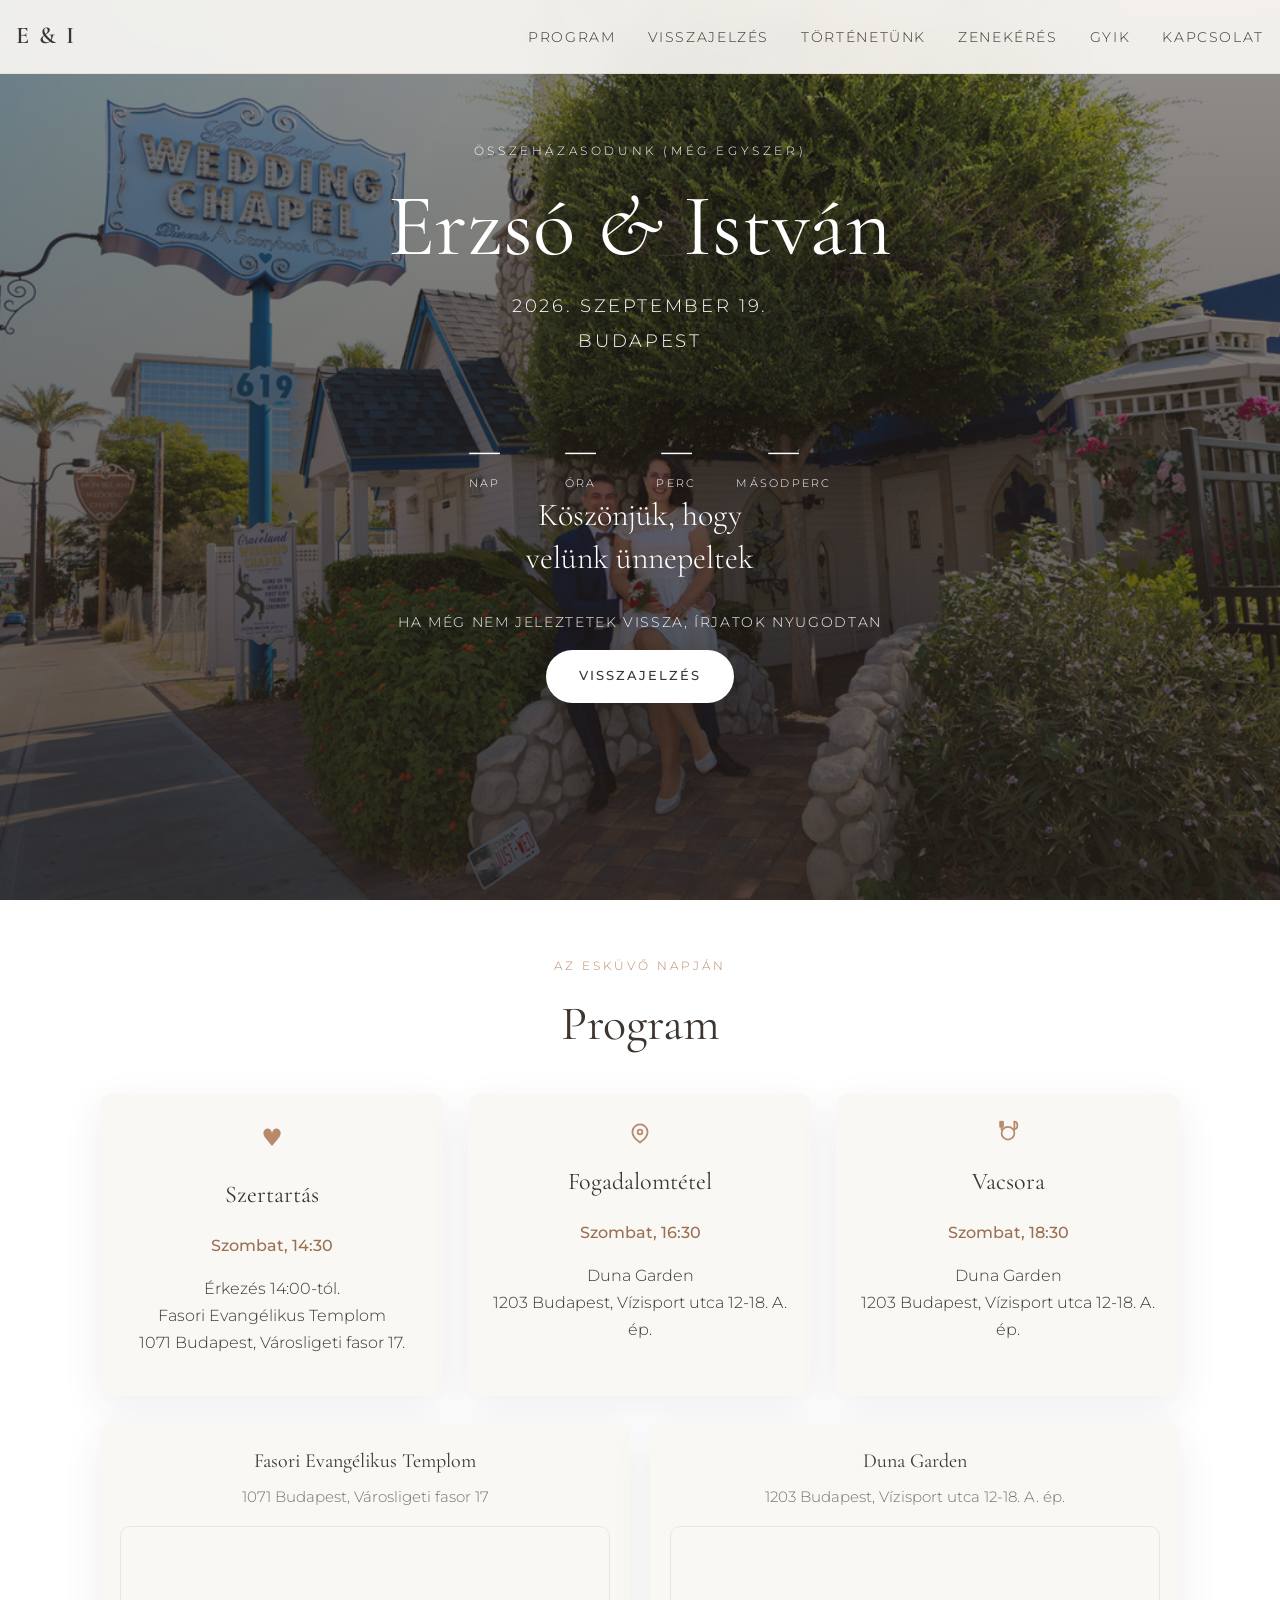
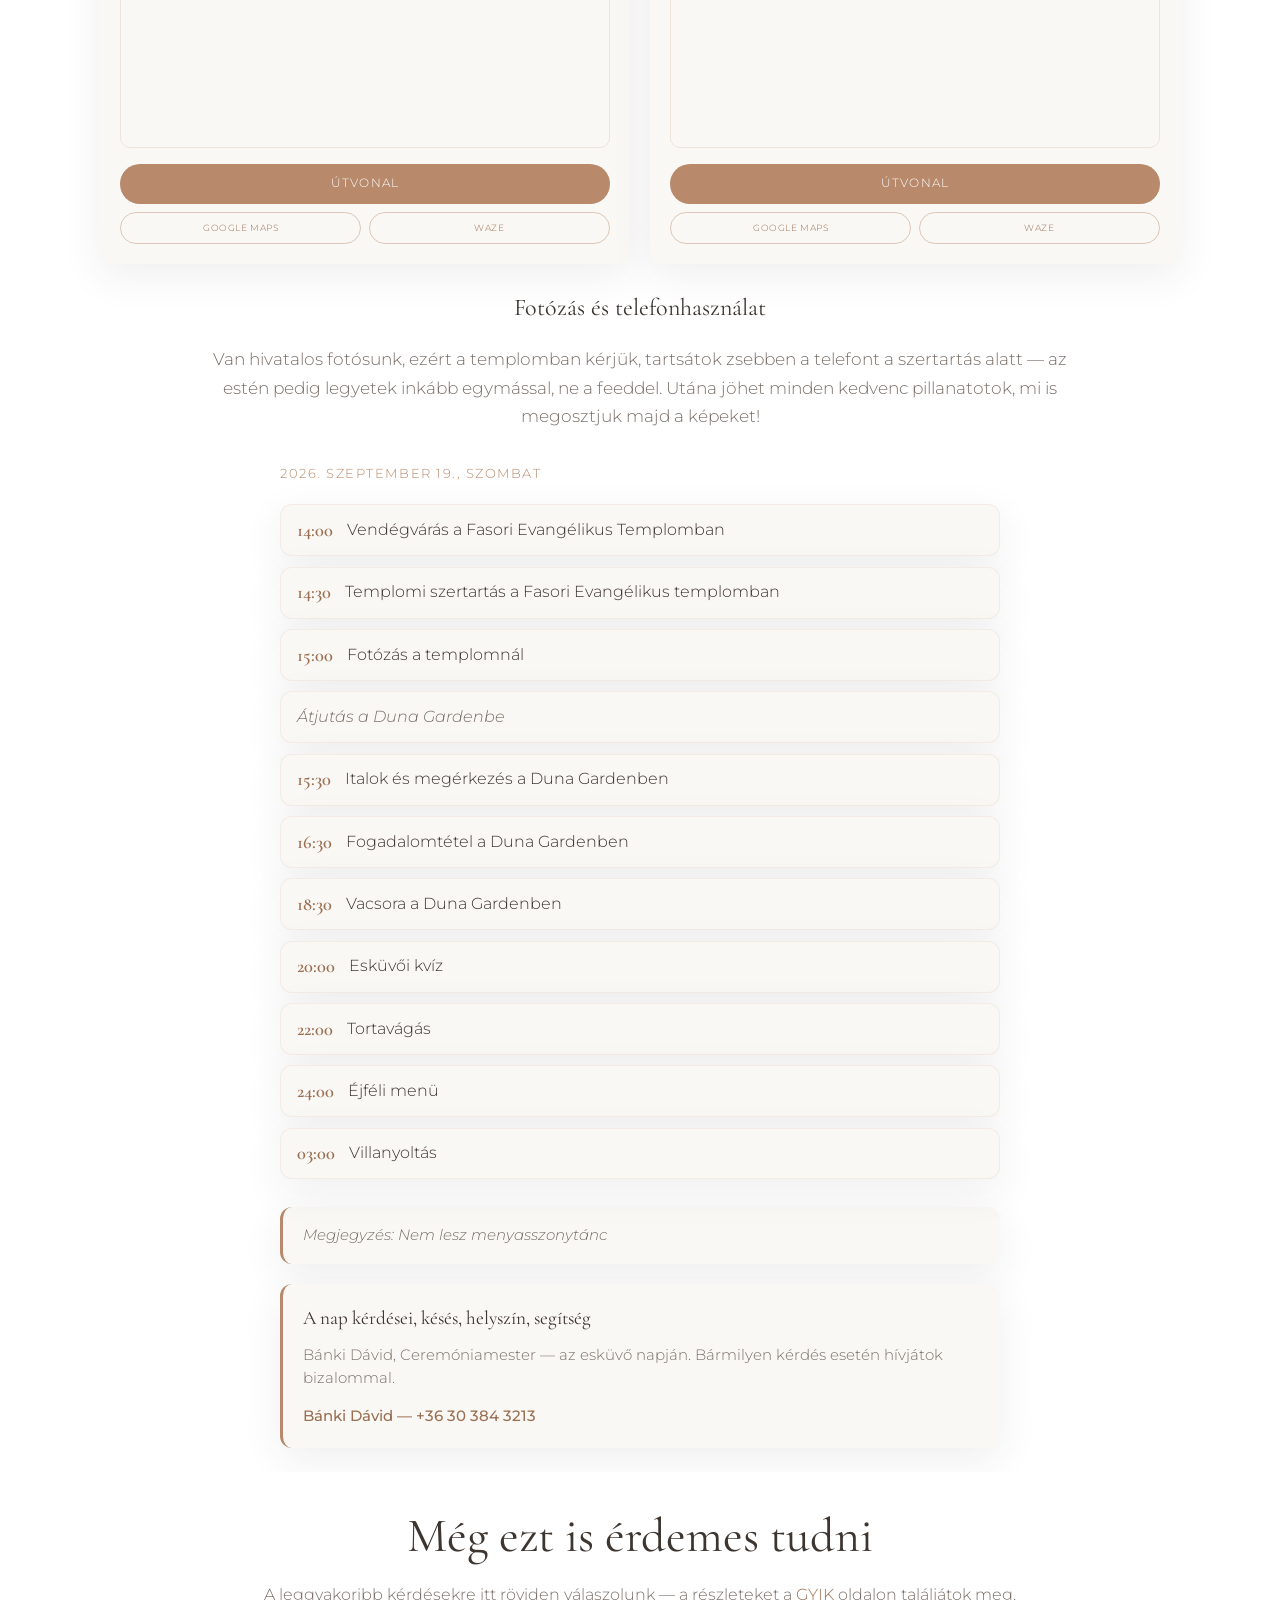
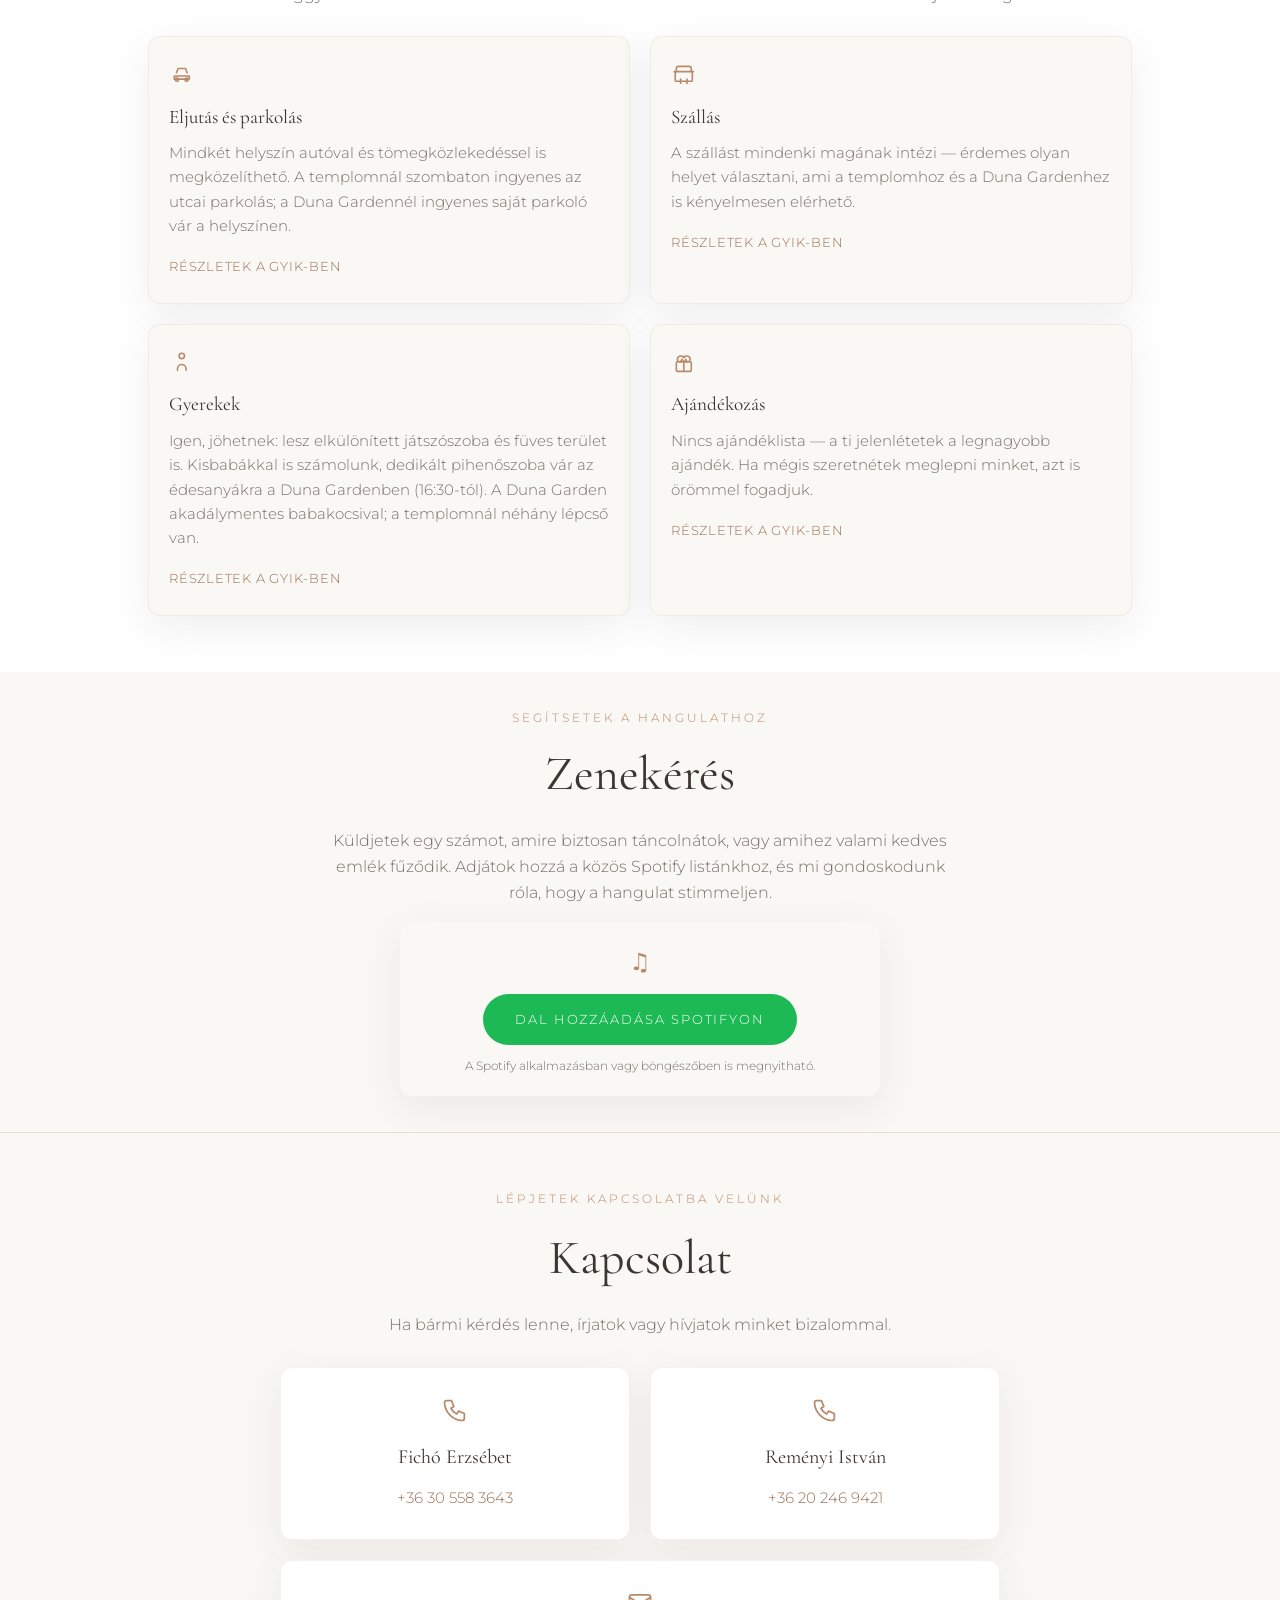
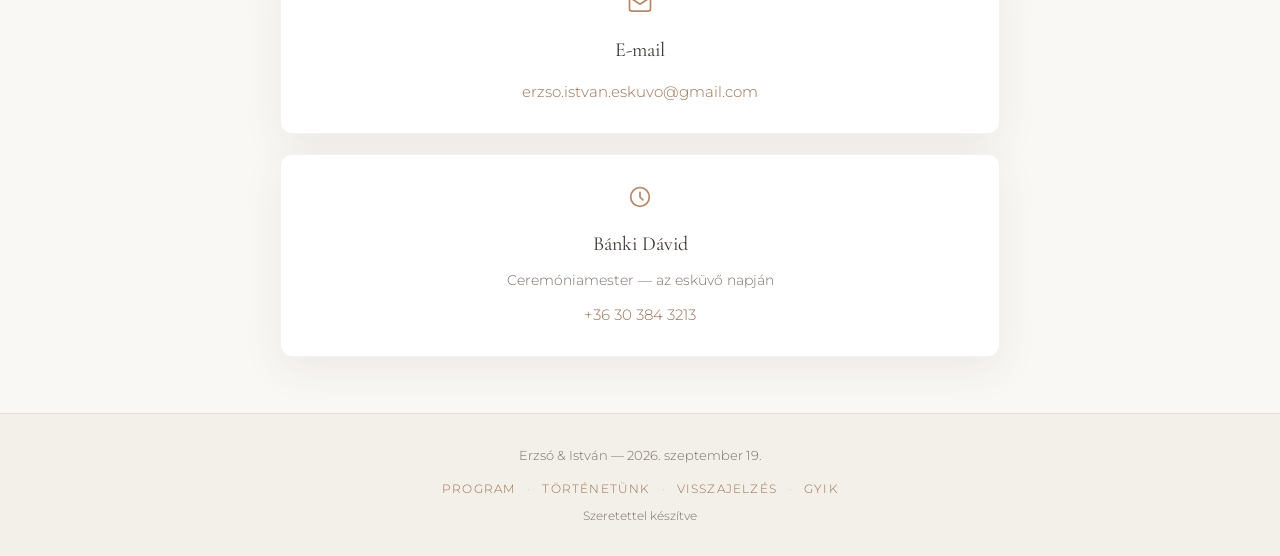
==== commit bcc5a932: "Egyházi szertartás és Fasori Evangélikus Templom elnevezés javítása. Co-authored-by: Cursor <cursora" ====
--- a/index.html
+++ b/index.html
@@ -217,7 +217,7 @@
           <ol class="timeline-events">
             <li class="timeline-event">
               <time class="timeline-time" datetime="2026-09-19T14:00">14:00</time>
-              <span class="timeline-label">Vendégvárás a Fasori Evangélikus templomban</span>
+              <span class="timeline-label">Vendégvárás a Fasori Evangélikus Templomban</span>
             </li>
             <li class="timeline-event">
               <time class="timeline-time" datetime="2026-09-19T14:30">14:30</time>
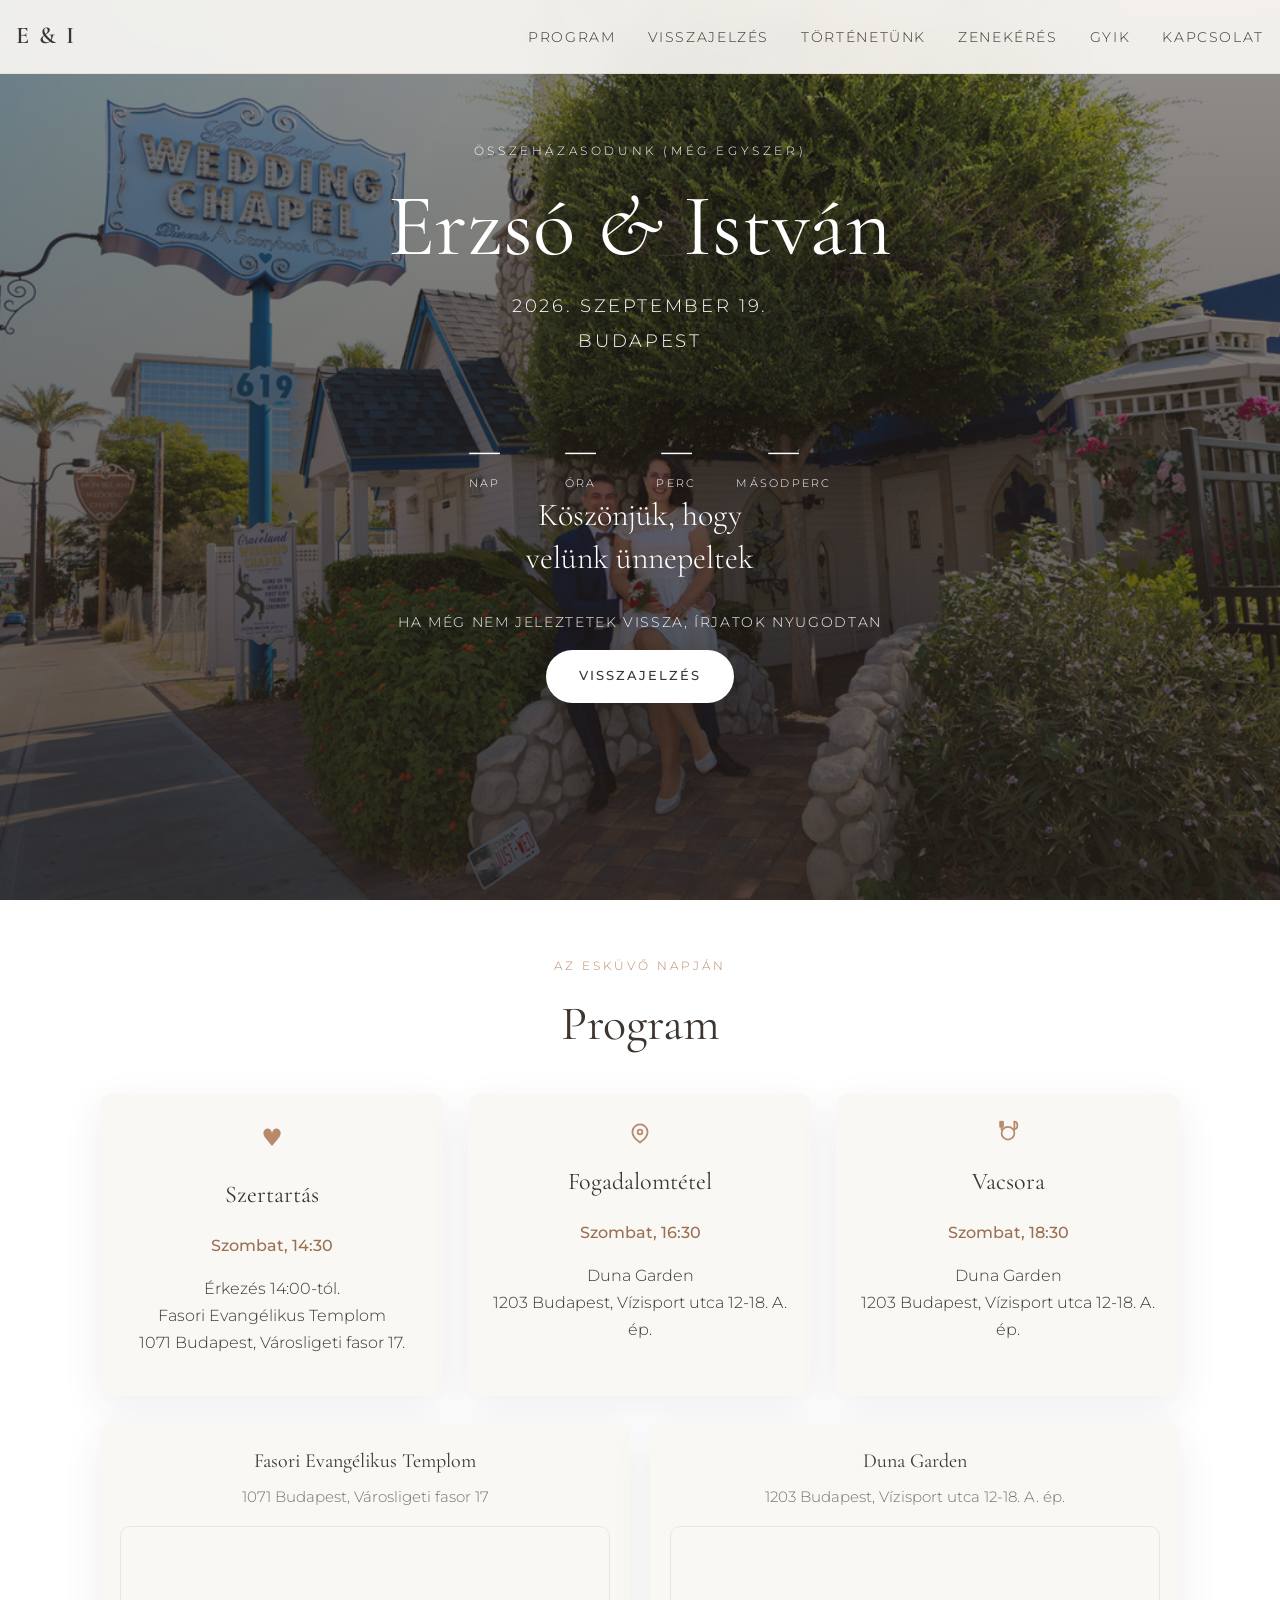
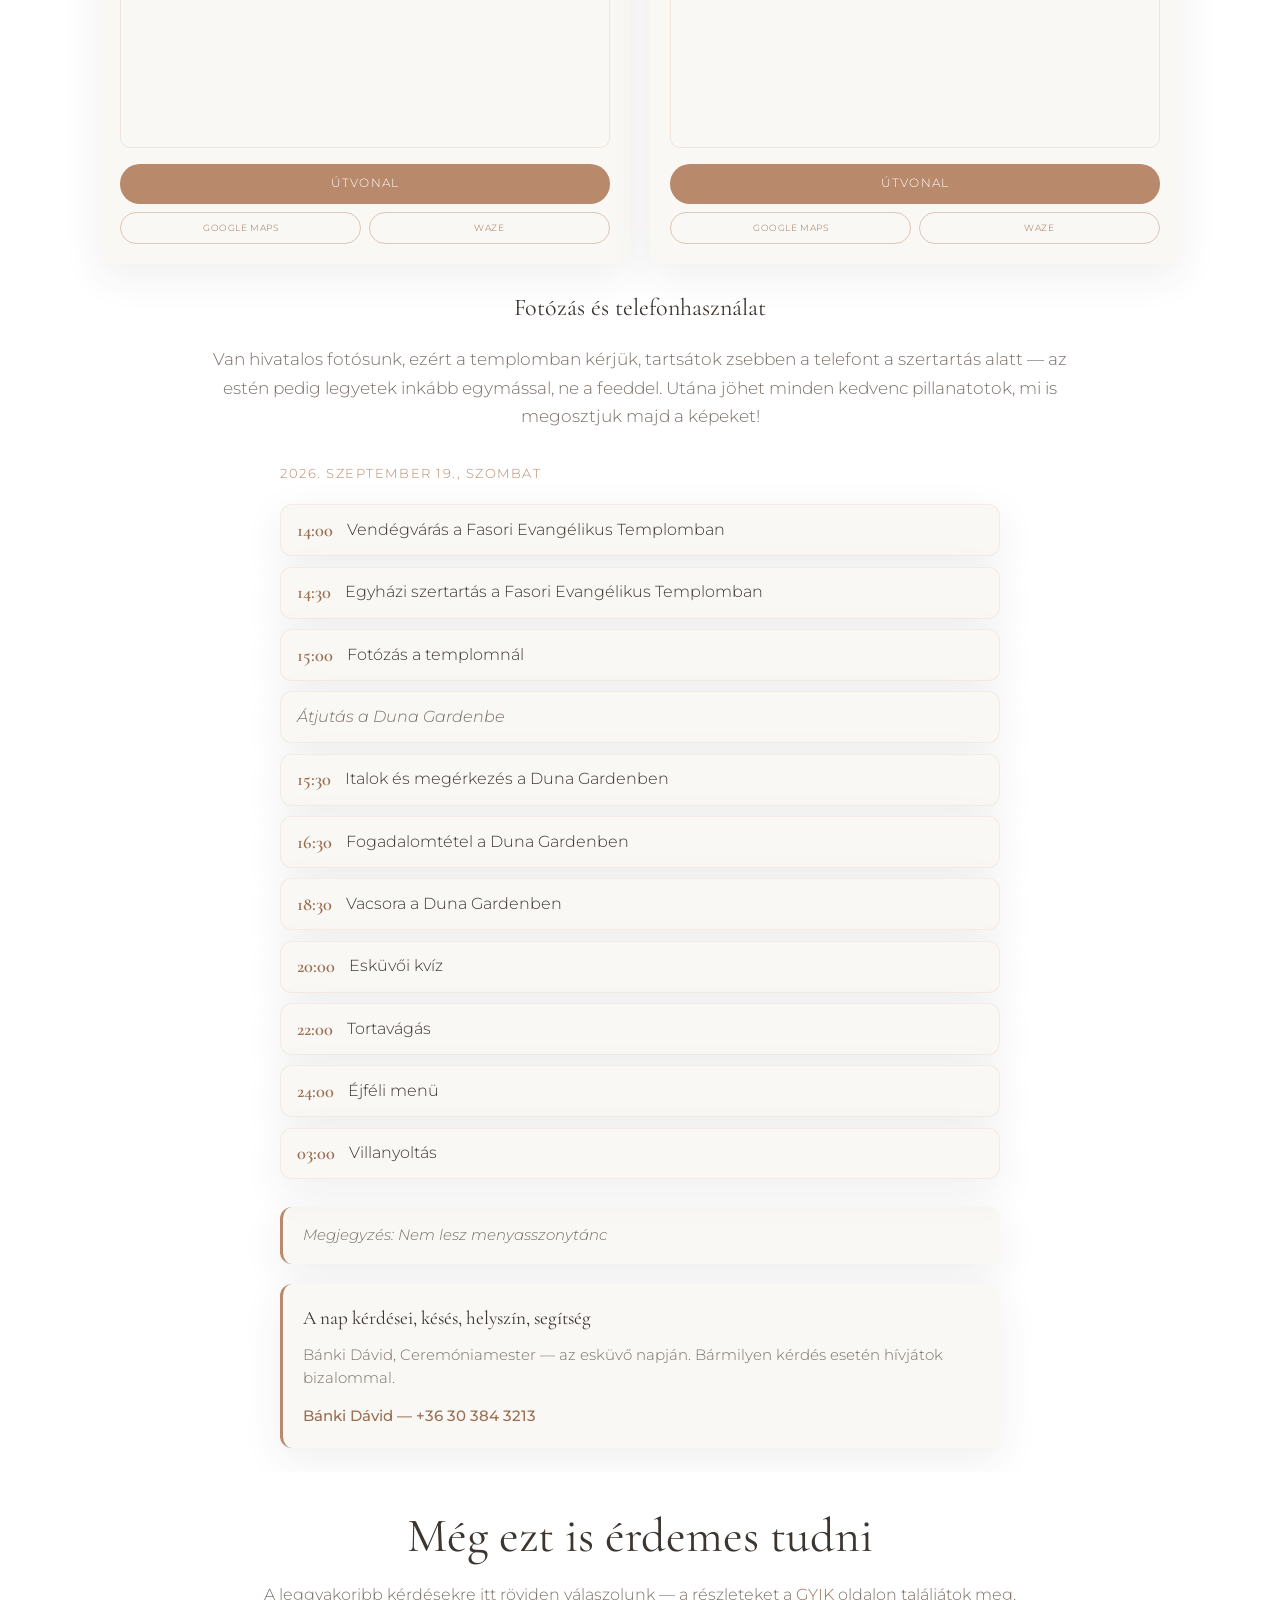
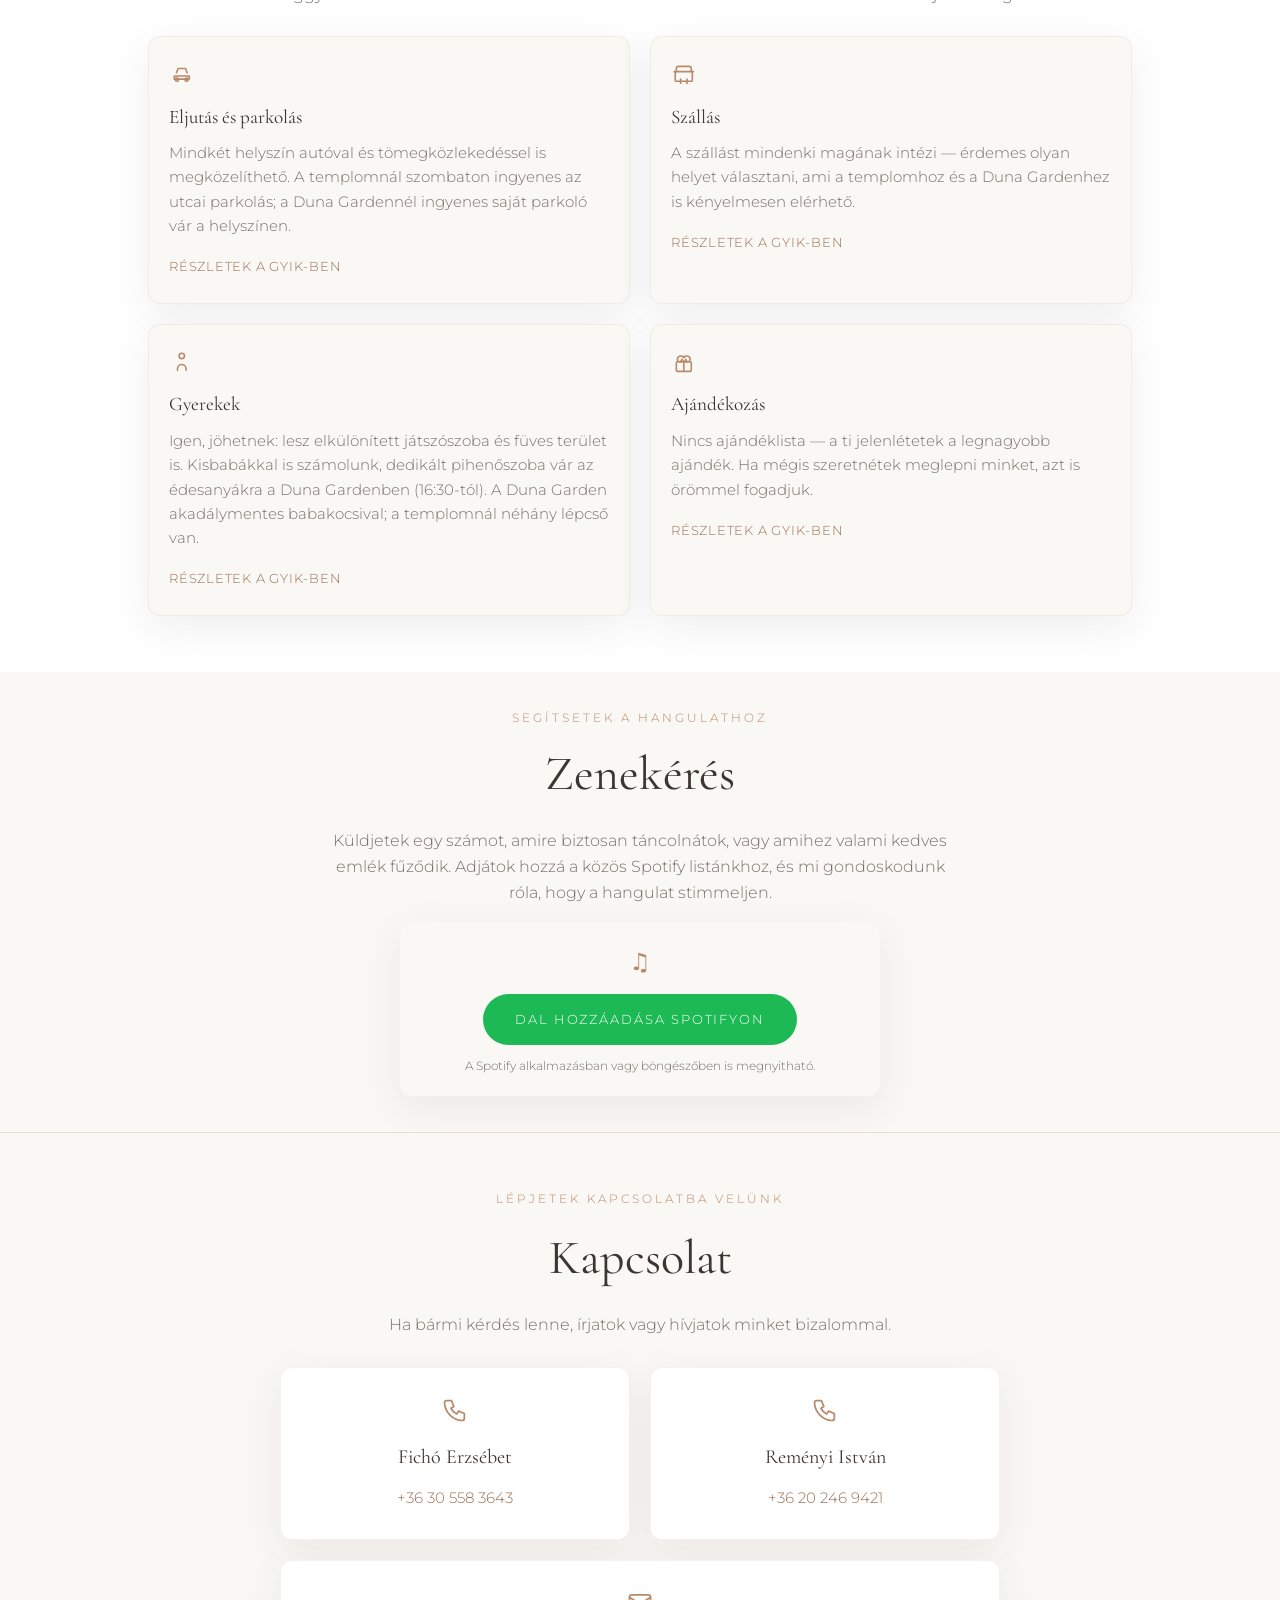
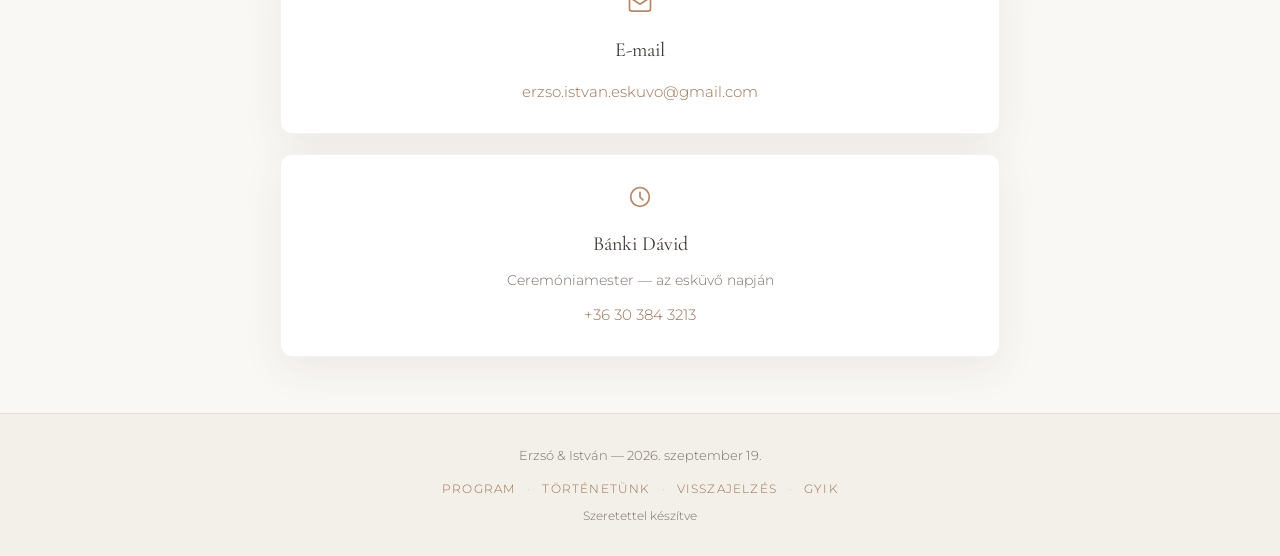
==== commit 2e1c52a1: "Program: templomi szertartás átnevezése egyházi szertartásra. Co-authored-by: Cursor <cursoragent@cu" ====
--- a/index.html
+++ b/index.html
@@ -221,7 +221,7 @@
             </li>
             <li class="timeline-event">
               <time class="timeline-time" datetime="2026-09-19T14:30">14:30</time>
-              <span class="timeline-label">Templomi szertartás a Fasori Evangélikus templomban</span>
+              <span class="timeline-label">Egyházi szertartás a Fasori Evangélikus Templomban</span>
             </li>
             <li class="timeline-event">
               <time class="timeline-time" datetime="2026-09-19T15:00">15:00</time>
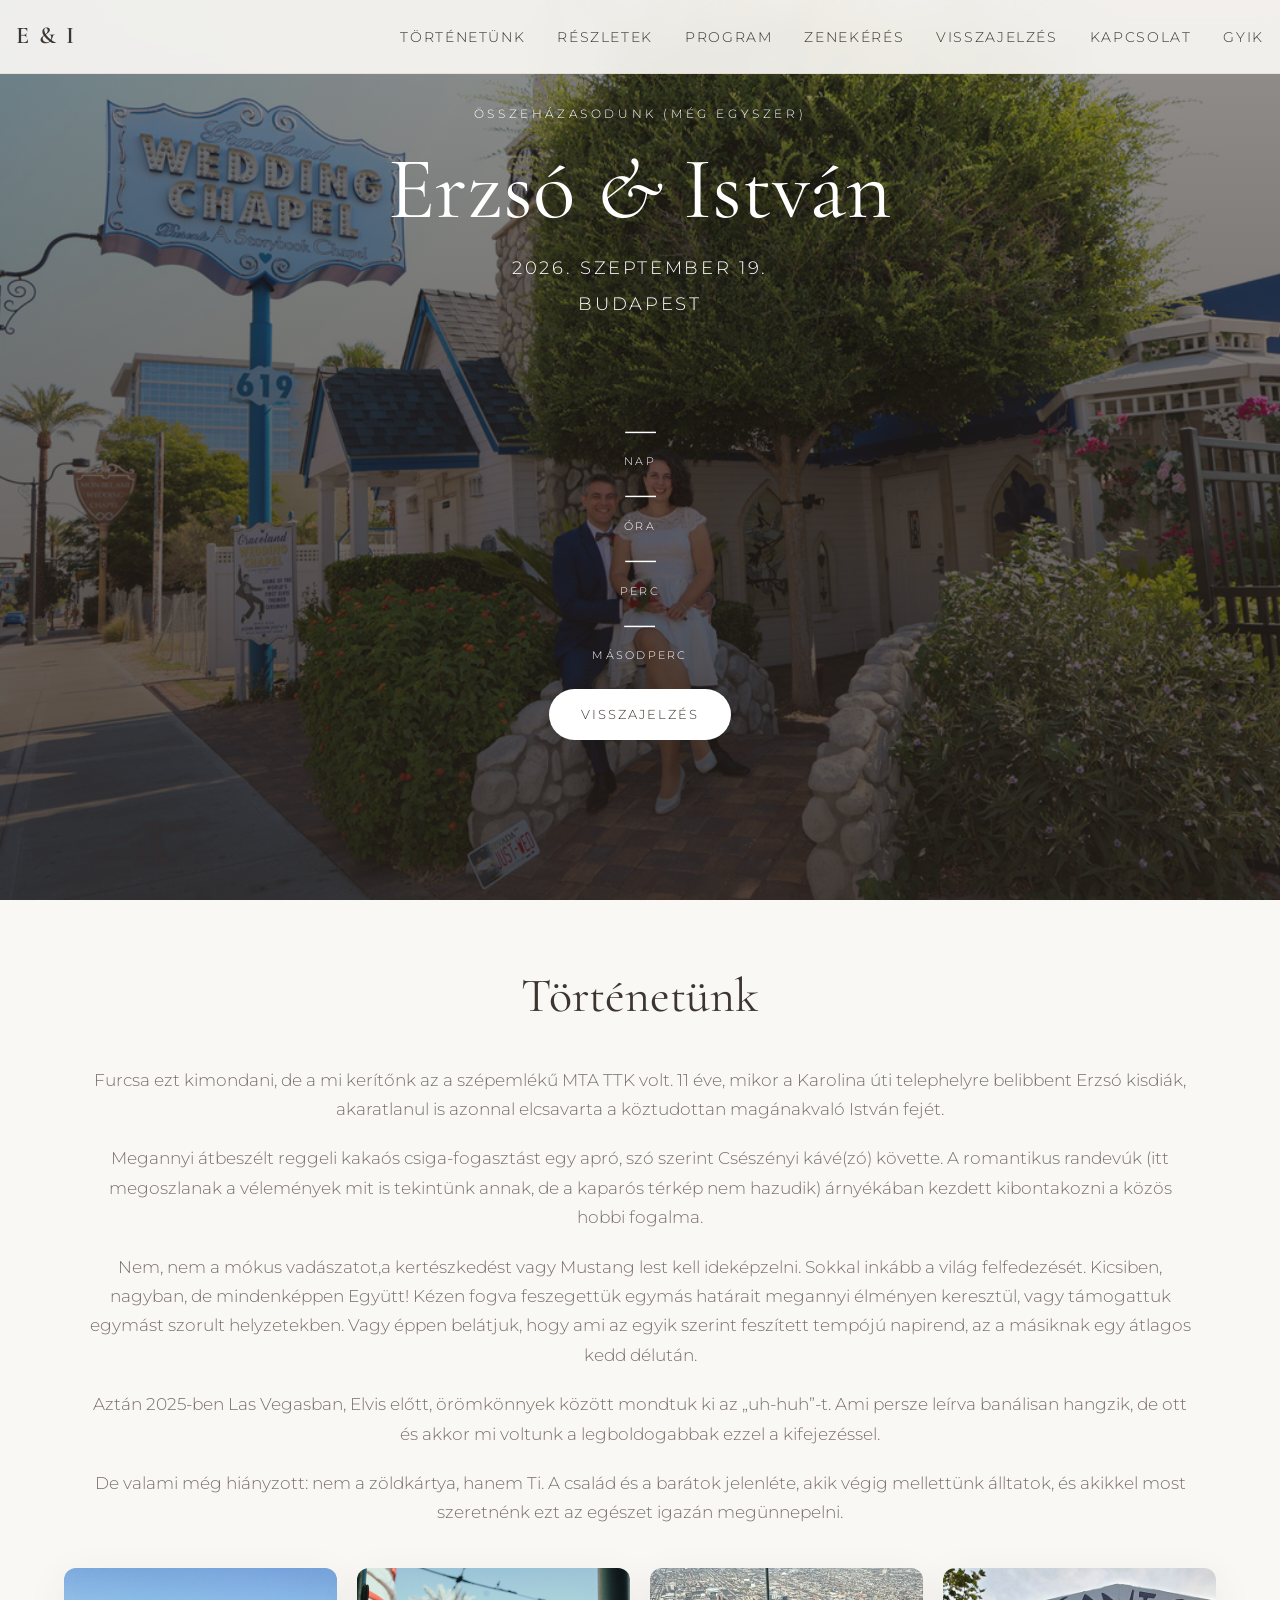
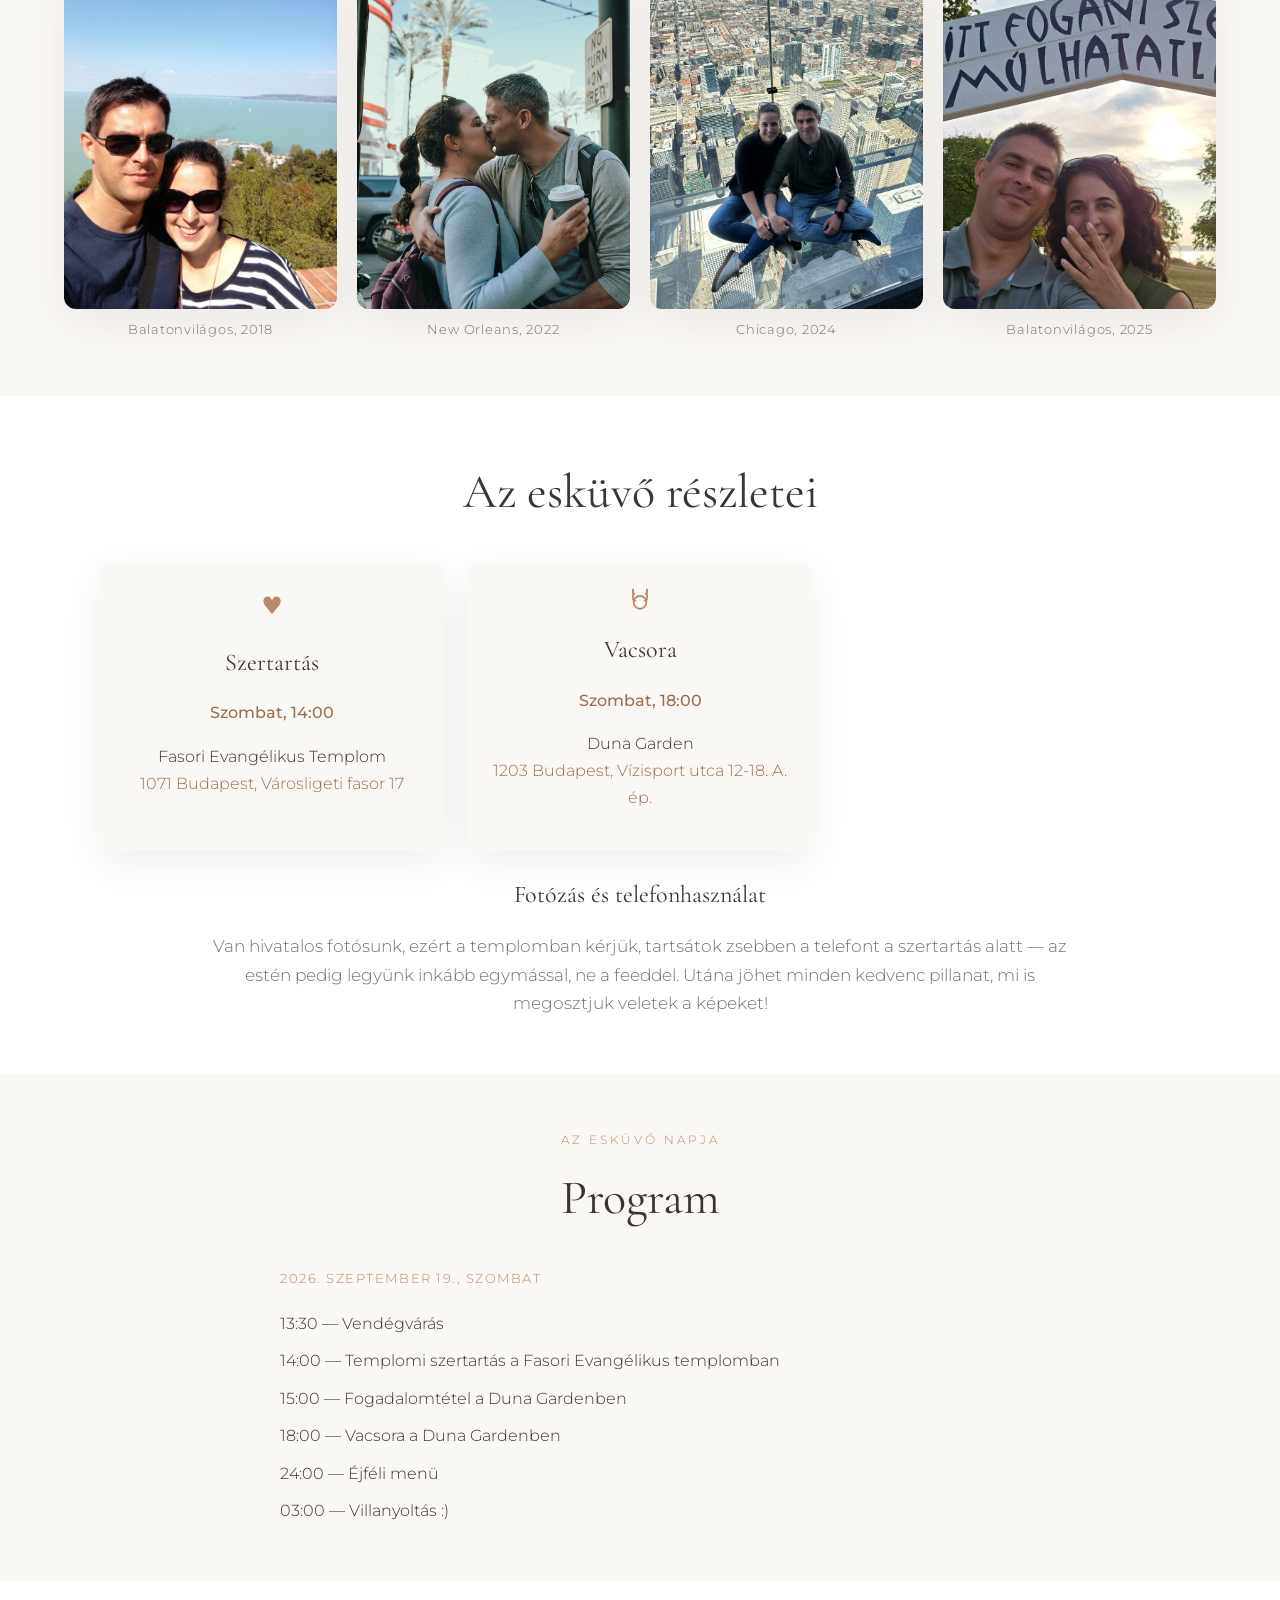
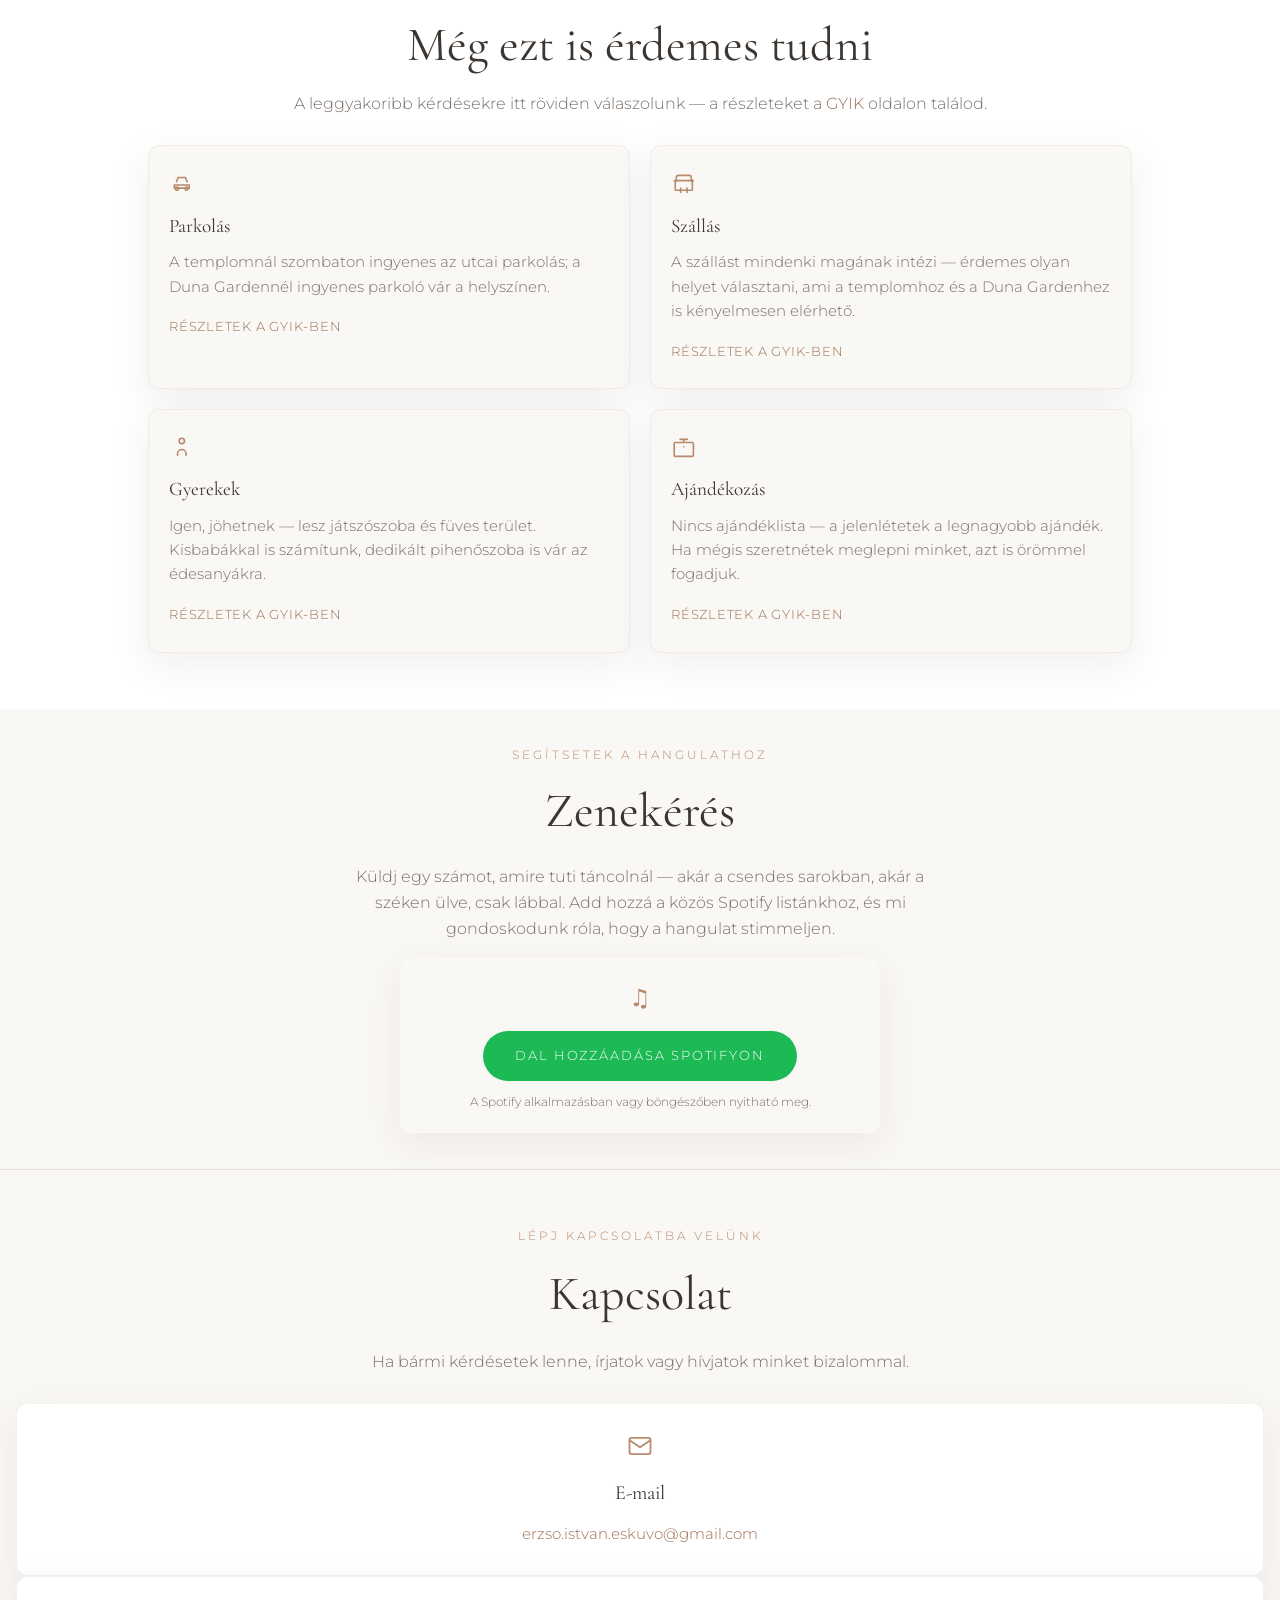
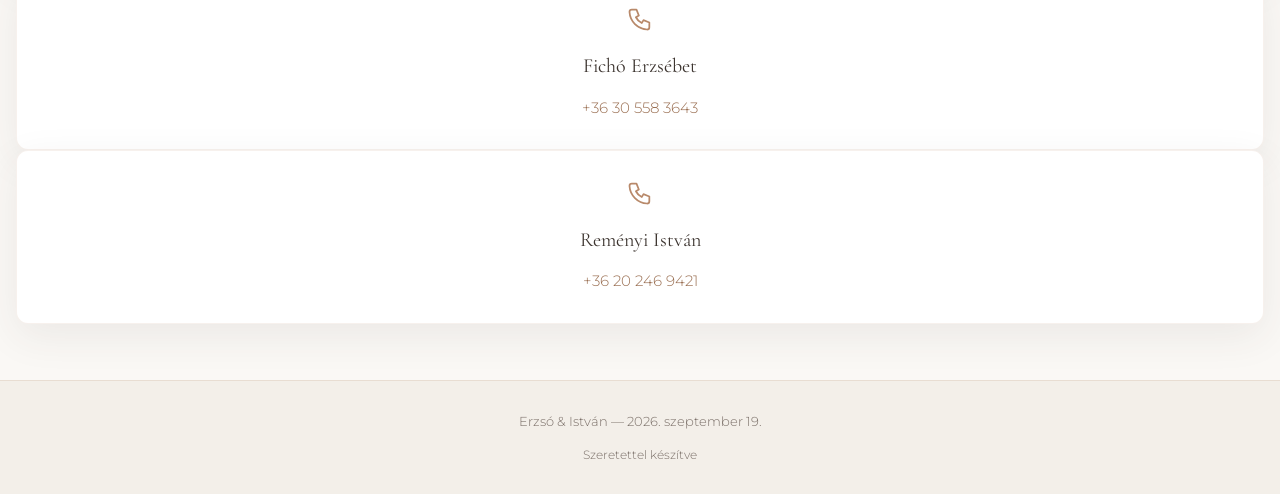
==== commit 78b0b885: "Update Spotify playlist link" ====
--- a/index.html
+++ b/index.html
@@ -3,28 +3,9 @@
 <head>
   <meta charset="UTF-8">
   <meta name="viewport" content="width=device-width, initial-scale=1.0">
-  <meta name="robots" content="noindex, nofollow">
-  <meta name="description" content="Gyertek az esküvőnkre — Erzsó és István, 2026. szeptember 19., Budapest.">
+  <meta name="description" content="Csatlakozz hozzánk az esküvőnkön.">
   <title>Erzsó &amp; István — Esküvő</title>
-  <meta property="og:type" content="website">
-  <meta property="og:site_name" content="Erzsó &amp; István">
-  <meta property="og:title" content="Erzsó &amp; István — Esküvő">
-  <meta property="og:description" content="Gyertek az esküvőnkre — 2026. szeptember 19., Budapest.">
-  <meta property="og:url" content="https://www.erzso-es-istvan-2026.hu/">
-  <meta property="og:image" content="https://www.erzso-es-istvan-2026.hu/images/las_vegas2.jpeg">
-  <meta property="og:image:width" content="1086">
-  <meta property="og:image:height" content="724">
-  <meta property="og:image:alt" content="Erzsó és István — esküvői meghívó">
-  <meta property="og:locale" content="hu_HU">
-  <meta name="twitter:card" content="summary_large_image">
-  <meta name="twitter:title" content="Erzsó &amp; István — Esküvő">
-  <meta name="twitter:description" content="Gyertek az esküvőnkre — 2026. szeptember 19., Budapest.">
-  <meta name="twitter:image" content="https://www.erzso-es-istvan-2026.hu/images/las_vegas2.jpeg">
-  <link rel="icon" href="/favicon.ico" sizes="any">
-  <link rel="icon" href="/favicon.svg" type="image/svg+xml">
-  <link rel="icon" href="/favicon-32x32.png" type="image/png" sizes="32x32">
-  <link rel="icon" href="/favicon-16x16.png" type="image/png" sizes="16x16">
-  <link rel="apple-touch-icon" href="/apple-touch-icon.png" sizes="180x180">
+  <link rel="icon" href="favicon.svg" type="image/svg+xml">
   <link rel="preconnect" href="https://fonts.googleapis.com">
   <link rel="preconnect" href="https://fonts.gstatic.com" crossorigin>
   <link href="https://fonts.googleapis.com/css2?family=Cormorant+Garamond:ital,wght@0,400;0,600;1,400&family=Montserrat:wght@300;400;500&display=swap" rel="stylesheet">
@@ -40,12 +21,13 @@
         <span></span>
       </button>
       <ul class="nav-links">
-        <li><a href="#program">Program</a></li>
+        <li><a href="#story">Történetünk</a></li>
+        <li><a href="#details">Részletek</a></li>
+        <li><a href="#schedule">Program</a></li>
+        <li><a href="#music">Zenekérés</a></li>
         <li><a href="visszajelzes.html">Visszajelzés</a></li>
-        <li><a href="tortenetunk.html">Történetünk</a></li>
-        <li><a href="#music">Zenekérés</a></li>
+        <li><a href="#contact">Kapcsolat</a></li>
         <li><a href="gyik.html">GYIK</a></li>
-        <li><a href="#contact">Kapcsolat</a></li>
       </ul>
     </nav>
   </header>
@@ -61,212 +43,132 @@
           <p class="hero-location">Budapest</p>
         </div>
         <div class="countdown" id="countdown" aria-live="polite">
-          <div class="countdown-grid" id="countdown-grid">
-            <div class="countdown-item">
-              <span class="countdown-value" id="days">—</span>
-              <span class="countdown-label">Nap</span>
-            </div>
-            <div class="countdown-item">
-              <span class="countdown-value" id="hours">—</span>
-              <span class="countdown-label">Óra</span>
-            </div>
-            <div class="countdown-item">
-              <span class="countdown-value" id="minutes">—</span>
-              <span class="countdown-label">Perc</span>
-            </div>
-            <div class="countdown-item">
-              <span class="countdown-value" id="seconds">—</span>
-              <span class="countdown-label">Másodperc</span>
-            </div>
+          <div class="countdown-item">
+            <span class="countdown-value" id="days">—</span>
+            <span class="countdown-label">Nap</span>
           </div>
-          <p class="countdown-message" id="countdown-message" hidden></p>
-        </div>
-        <p class="hero-deadline" id="rsvp-deadline-hero">Visszajelzést 2026. július 15-ig várunk</p>
-        <a href="visszajelzes.html" class="btn btn-cta">Visszajelzés</a>
-      </div>
-    </section>
-
-    <section id="program" class="section program">
-      <div class="container">
-        <p class="section-eyebrow">Az esküvő napján</p>
-        <h2 class="section-title">Program</h2>
+          <div class="countdown-item">
+            <span class="countdown-value" id="hours">—</span>
+            <span class="countdown-label">Óra</span>
+          </div>
+          <div class="countdown-item">
+            <span class="countdown-value" id="minutes">—</span>
+            <span class="countdown-label">Perc</span>
+          </div>
+          <div class="countdown-item">
+            <span class="countdown-value" id="seconds">—</span>
+            <span class="countdown-label">Másodperc</span>
+          </div>
+        </div>
+        <a href="visszajelzes.html" class="btn btn-primary">Visszajelzés</a>
+      </div>
+    </section>
+
+    <section id="story" class="section story">
+      <div class="container">
+        <h2 class="section-title">Történetünk</h2>
+        <div class="story-content">
+          <p>
+            Furcsa ezt kimondani, de a mi kerítőnk az a szépemlékű MTA TTK volt. 11 éve, mikor a Karolina úti
+            telephelyre belibbent Erzsó kisdiák, akaratlanul is azonnal elcsavarta a köztudottan magánakvaló István fejét.
+          </p>
+          <p>
+            Megannyi átbeszélt reggeli kakaós csiga-fogasztást egy apró, szó szerint Csészényi kávé(zó) követte.
+            A romantikus randevúk (itt megoszlanak a vélemények mit is tekintünk annak, de a kaparós térkép
+            nem hazudik) árnyékában kezdett kibontakozni a közös hobbi fogalma.
+          </p>
+          <p>
+            Nem, nem a mókus vadászatot,a kertészkedést vagy Mustang lest kell ideképzelni. Sokkal inkább a világ
+            felfedezését. Kicsiben, nagyban, de mindenképpen Együtt! Kézen fogva feszegettük egymás határait megannyi
+            élményen keresztül, vagy támogattuk egymást szorult helyzetekben. Vagy éppen belátjuk, hogy ami az egyik
+            szerint feszített tempójú napirend, az a másiknak egy átlagos kedd délután.
+          </p>
+          <p>
+            Aztán 2025-ben Las Vegasban, Elvis előtt, örömkönnyek között mondtuk ki az „uh-huh”-t. Ami persze leírva
+            banálisan hangzik, de ott és akkor mi voltunk a legboldogabbak ezzel a kifejezéssel.
+          </p>
+          <p>
+            De valami még hiányzott: nem a zöldkártya, hanem Ti. A család és a barátok jelenléte, akik végig mellettünk
+            álltatok, és akikkel most szeretnénk ezt az egészet igazán megünnepelni.
+          </p>
+        </div>
+        <div class="story-gallery">
+          <figure class="story-photo">
+            <img src="images/ourstory_1_2027.jpg" alt="Erzsó és István Balatonvilágoson, 2018">
+            <figcaption>Balatonvilágos, 2018</figcaption>
+          </figure>
+          <figure class="story-photo">
+            <img src="images/nola2.jpg" alt="Erzsó és István New Orleansban, 2022">
+            <figcaption>New Orleans, 2022</figcaption>
+          </figure>
+          <figure class="story-photo">
+            <img src="images/chicago.jpeg" alt="Erzsó és István Chicagóban, 2024">
+            <figcaption>Chicago, 2024</figcaption>
+          </figure>
+          <figure class="story-photo">
+            <img src="images/eljegyzes_2025.jpeg" alt="Erzsó és István eljegyzése Balatonvilágoson, 2025">
+            <figcaption>Balatonvilágos, 2025</figcaption>
+          </figure>
+        </div>
+      </div>
+    </section>
+
+    <section id="details" class="section details">
+      <div class="container">
+        <h2 class="section-title">Az esküvő részletei</h2>
         <div class="details-grid">
           <article class="detail-card">
             <div class="detail-icon" aria-hidden="true">♥</div>
             <h3>Szertartás</h3>
-            <p class="detail-time">Szombat, 14:30</p>
+            <p class="detail-time">Szombat, 14:00</p>
             <p>
-              Érkezés 14:00-tól.<br>
               Fasori Evangélikus Templom<br>
-              1071 Budapest, Városligeti fasor 17.
+              <a href="https://maps.google.com/?q=1071+Budapest,+V%C3%A1rosligeti+fasor+17" target="_blank" rel="noopener noreferrer">1071 Budapest, Városligeti fasor 17</a>
             </p>
           </article>
           <article class="detail-card">
             <div class="detail-icon" aria-hidden="true">
               <svg viewBox="0 0 24 24" fill="none" stroke="currentColor" stroke-width="1.5" stroke-linecap="round" stroke-linejoin="round">
-                <path d="M12 21s-6.5-4.5-6.5-9a6.5 6.5 0 0 1 13 0c0 4.5-6.5 9-6.5 9z"/>
-                <circle cx="12" cy="12" r="2"/>
-              </svg>
-            </div>
-            <h3>Fogadalomtétel</h3>
-            <p class="detail-time">Szombat, 16:30</p>
+                <circle cx="12" cy="14" r="5.5"/>
+                <path d="M6 3v7.5c0 1.1.9 2 2 2"/>
+                <path d="M6 3c0 2.5 1 4 1 4"/>
+                <path d="M18 3v7.5c0 1.1-.9 2-2 2"/>
+                <path d="M18 3c0 2.5-1 4-1 4"/>
+              </svg>
+            </div>
+            <h3>Vacsora</h3>
+            <p class="detail-time">Szombat, 18:00</p>
             <p>
               Duna Garden<br>
-              1203 Budapest, Vízisport utca 12-18. A. ép.
+              <a href="https://maps.google.com/?q=1203+Budapest,+V%C3%ADzisport+utca+12-18" target="_blank" rel="noopener noreferrer">1203 Budapest, Vízisport utca 12-18. A. ép.</a>
             </p>
-          </article>
-          <article class="detail-card">
-            <div class="detail-icon" aria-hidden="true">
-              <svg viewBox="0 0 24 24" fill="none" stroke="currentColor" stroke-width="1.5" stroke-linecap="round" stroke-linejoin="round">
-                <circle cx="12" cy="13" r="5.5"/>
-                <path d="M6.5 3v7"/>
-                <path d="M5.25 3v4.5"/>
-                <path d="M6.5 3v4.5"/>
-                <path d="M7.75 3v4.5"/>
-                <path d="M17.5 3v7"/>
-                <path d="M17.5 3c1.75 0 2.5 1.75 2.5 3.25S19.25 9.5 17.5 9.5"/>
-              </svg>
-            </div>
-            <h3>Vacsora</h3>
-            <p class="detail-time">Szombat, 18:30</p>
-            <p>
-              Duna Garden<br>
-              1203 Budapest, Vízisport utca 12-18. A. ép.
-            </p>
-          </article>
-        </div>
-        <div class="venue-maps">
-          <article class="venue-map">
-            <h3 class="venue-map-title">Fasori Evangélikus Templom</h3>
-            <p class="venue-map-address">1071 Budapest, Városligeti fasor 17</p>
-            <div class="map-embed">
-              <iframe
-                title="Fasori Evangélikus Templom térképe"
-                loading="lazy"
-                referrerpolicy="no-referrer-when-downgrade"
-                src="https://maps.google.com/maps?q=1071+Budapest,+V%C3%A1rosligeti+fasor+17&amp;output=embed"
-              ></iframe>
-            </div>
-            <div class="map-actions">
-              <a
-                class="btn btn-map"
-                href="https://www.google.com/maps/dir/?api=1&amp;destination=1071+Budapest,+V%C3%A1rosligeti+fasor+17"
-                target="_blank"
-                rel="noopener noreferrer"
-              >Útvonal</a>
-              <div class="map-actions-row">
-                <a
-                  class="btn btn-map btn-map--secondary btn-map--compact"
-                  href="https://maps.google.com/?q=1071+Budapest,+V%C3%A1rosligeti+fasor+17"
-                  target="_blank"
-                  rel="noopener noreferrer"
-                >Google Maps</a>
-                <a
-                  class="btn btn-map btn-map--secondary btn-map--compact"
-                  href="https://www.waze.com/ul?q=1071+Budapest,+V%C3%A1rosligeti+fasor+17&amp;navigate=yes"
-                  target="_blank"
-                  rel="noopener noreferrer"
-                >Waze</a>
-              </div>
-            </div>
-          </article>
-          <article class="venue-map">
-            <h3 class="venue-map-title">Duna Garden</h3>
-            <p class="venue-map-address">1203 Budapest, Vízisport utca 12-18. A. ép.</p>
-            <div class="map-embed">
-              <iframe
-                title="Duna Garden térképe"
-                loading="lazy"
-                referrerpolicy="no-referrer-when-downgrade"
-                src="https://maps.google.com/maps?q=1203+Budapest,+V%C3%ADzisport+utca+12-18&amp;output=embed"
-              ></iframe>
-            </div>
-            <div class="map-actions">
-              <a
-                class="btn btn-map"
-                href="https://www.google.com/maps/dir/?api=1&amp;destination=1203+Budapest,+V%C3%ADzisport+utca+12-18"
-                target="_blank"
-                rel="noopener noreferrer"
-              >Útvonal</a>
-              <div class="map-actions-row">
-                <a
-                  class="btn btn-map btn-map--secondary btn-map--compact"
-                  href="https://maps.google.com/?q=1203+Budapest,+V%C3%ADzisport+utca+12-18"
-                  target="_blank"
-                  rel="noopener noreferrer"
-                >Google Maps</a>
-                <a
-                  class="btn btn-map btn-map--secondary btn-map--compact"
-                  href="https://www.waze.com/ul?q=1203+Budapest,+V%C3%ADzisport+utca+12-18&amp;navigate=yes"
-                  target="_blank"
-                  rel="noopener noreferrer"
-                >Waze</a>
-              </div>
-            </div>
           </article>
         </div>
         <div class="details-text">
           <h3>Fotózás és telefonhasználat</h3>
           <p>
             Van hivatalos fotósunk, ezért a templomban kérjük, tartsátok zsebben a telefont a szertartás alatt —
-            az estén pedig legyetek inkább egymással, ne a feeddel. Utána jöhet minden kedvenc pillanatotok, mi is megosztjuk majd a képeket!
-          </p>
-        </div>
+            az estén pedig legyünk inkább egymással, ne a feeddel. Utána jöhet minden kedvenc pillanat,
+            mi is megosztjuk veletek a képeket!
+          </p>
+        </div>
+      </div>
+    </section>
+
+    <section id="schedule" class="section schedule">
+      <div class="container">
+        <p class="section-eyebrow">Az esküvő napja</p>
+        <h2 class="section-title">Program</h2>
         <div class="timeline">
           <time class="timeline-date" datetime="2026-09-19">2026. szeptember 19., szombat</time>
-          <ol class="timeline-events">
-            <li class="timeline-event">
-              <time class="timeline-time" datetime="2026-09-19T14:00">14:00</time>
-              <span class="timeline-label">Vendégvárás a Fasori Evangélikus Templomban</span>
-            </li>
-            <li class="timeline-event">
-              <time class="timeline-time" datetime="2026-09-19T14:30">14:30</time>
-              <span class="timeline-label">Egyházi szertartás a Fasori Evangélikus Templomban</span>
-            </li>
-            <li class="timeline-event">
-              <time class="timeline-time" datetime="2026-09-19T15:00">15:00</time>
-              <span class="timeline-label">Fotózás a templomnál</span>
-            </li>
-            <li class="timeline-event timeline-event--no-time">
-              <span class="timeline-label">Átjutás a Duna Gardenbe</span>
-            </li>
-            <li class="timeline-event">
-              <time class="timeline-time" datetime="2026-09-19T15:30">15:30</time>
-              <span class="timeline-label">Italok és megérkezés a Duna Gardenben</span>
-            </li>
-            <li class="timeline-event">
-              <time class="timeline-time" datetime="2026-09-19T16:30">16:30</time>
-              <span class="timeline-label">Fogadalomtétel a Duna Gardenben</span>
-            </li>
-            <li class="timeline-event">
-              <time class="timeline-time" datetime="2026-09-19T18:30">18:30</time>
-              <span class="timeline-label">Vacsora a Duna Gardenben</span>
-            </li>
-            <li class="timeline-event">
-              <time class="timeline-time" datetime="2026-09-19T20:00">20:00</time>
-              <span class="timeline-label">Esküvői kvíz</span>
-            </li>
-            <li class="timeline-event">
-              <time class="timeline-time" datetime="2026-09-19T22:00">22:00</time>
-              <span class="timeline-label">Tortavágás</span>
-            </li>
-            <li class="timeline-event">
-              <time class="timeline-time" datetime="2026-09-20T00:00">24:00</time>
-              <span class="timeline-label">Éjféli menü</span>
-            </li>
-            <li class="timeline-event">
-              <time class="timeline-time" datetime="2026-09-20T03:00">03:00</time>
-              <span class="timeline-label">Villanyoltás</span>
-            </li>
-          </ol>
-          <aside class="timeline-note" role="note">
-            <p><em>Megjegyzés: Nem lesz menyasszonytánc</em></p>
-          </aside>
-          <article class="program-day-contact">
-            <h3>A nap kérdései, késés, helyszín, segítség</h3>
-            <p>Bánki Dávid, Ceremóniamester — az esküvő napján. Bármilyen kérdés esetén hívjátok bizalommal.</p>
-            <a class="contact-link program-day-contact-link" href="tel:+36303843213">Bánki Dávid — +36 30 384 3213</a>
-          </article>
+          <ul class="timeline-events">
+            <li>13:30 — Vendégvárás</li>
+            <li>14:00 — Templomi szertartás a Fasori Evangélikus templomban</li>
+            <li>15:00 — Fogadalomtétel a Duna Gardenben</li>
+            <li>18:00 — Vacsora a Duna Gardenben</li>
+            <li>24:00 — Éjféli menü</li>
+            <li>03:00 — Villanyoltás :)</li>
+          </ul>
         </div>
       </div>
     </section>
@@ -274,7 +176,7 @@
     <section id="info" class="section info-preview">
       <div class="container">
         <h2 class="section-title">Még ezt is érdemes tudni</h2>
-        <p class="info-intro">A leggyakoribb kérdésekre itt röviden válaszolunk — a részleteket a <a href="gyik.html">GYIK</a> oldalon találjátok meg.</p>
+        <p class="info-intro">A leggyakoribb kérdésekre itt röviden válaszolunk — a részleteket a <a href="gyik.html">GYIK</a> oldalon találod.</p>
         <div class="info-grid">
           <article class="info-card">
             <div class="info-icon" aria-hidden="true">
@@ -285,9 +187,9 @@
                 <circle cx="16.5" cy="17.5" r="1.5"/>
               </svg>
             </div>
-            <h3>Eljutás és parkolás</h3>
-            <p>Mindkét helyszín autóval és tömegközlekedéssel is megközelíthető. A templomnál szombaton ingyenes az utcai parkolás; a Duna Gardennél ingyenes saját parkoló vár a helyszínen.</p>
-            <a class="info-link" href="gyik.html#faq-transport">Részletek a GYIK-ben</a>
+            <h3>Parkolás</h3>
+            <p>A templomnál szombaton ingyenes az utcai parkolás; a Duna Gardennél ingyenes parkoló vár a helyszínen.</p>
+            <a class="info-link" href="gyik.html#faq-parking">Részletek a GYIK-ben</a>
           </article>
           <article class="info-card">
             <div class="info-icon" aria-hidden="true">
@@ -311,23 +213,20 @@
               </svg>
             </div>
             <h3>Gyerekek</h3>
-            <p>Igen, jöhetnek: lesz elkülönített játszószoba és füves terület is. Kisbabákkal is számolunk, dedikált pihenőszoba vár az édesanyákra a Duna Gardenben (16:30-tól). A Duna Garden akadálymentes babakocsival; a templomnál néhány lépcső van.</p>
+            <p>Igen, jöhetnek — lesz játszószoba és füves terület. Kisbabákkal is számítunk, dedikált pihenőszoba is vár az édesanyákra.</p>
             <a class="info-link" href="gyik.html#faq-kids">Részletek a GYIK-ben</a>
           </article>
           <article class="info-card">
             <div class="info-icon" aria-hidden="true">
               <svg viewBox="0 0 24 24" fill="none" stroke="currentColor" stroke-width="1.5" stroke-linecap="round" stroke-linejoin="round">
-                <rect x="5" y="12" width="14" height="9" rx="1"/>
-                <path d="M12 12v9"/>
-                <path d="M12 7.5C9.25 5.75 6 6.75 6 9.5s2.75 3.25 6 1.75"/>
-                <path d="M12 7.5c2.75-1.75 6-.75 6 2s-2.75 3.25-6 1.75"/>
-                <circle cx="12" cy="7.5" r="1.1" fill="currentColor" stroke="none"/>
-                <path d="M10.5 9.5L9.25 11.5"/>
-                <path d="M13.5 9.5l1.25 2"/>
+                <rect x="3" y="8" width="18" height="13" rx="1"/>
+                <path d="M12 8V5"/>
+                <path d="M8.5 5h7"/>
+                <path d="M12 12v.01"/>
               </svg>
             </div>
             <h3>Ajándékozás</h3>
-            <p>Nincs ajándéklista — a ti jelenlétetek a legnagyobb ajándék. Ha mégis szeretnétek meglepni minket, azt is örömmel fogadjuk.</p>
+            <p>Nincs ajándéklista — a jelenlétetek a legnagyobb ajándék. Ha mégis szeretnétek meglepni minket, azt is örömmel fogadjuk.</p>
             <a class="info-link" href="gyik.html#faq-gift">Részletek a GYIK-ben</a>
           </article>
         </div>
@@ -339,50 +238,30 @@
         <p class="section-eyebrow">Segítsetek a hangulathoz</p>
         <h2 class="section-title">Zenekérés</h2>
         <p class="music-note">
-          Küldjetek egy számot, amire biztosan táncolnátok, vagy amihez valami kedves emlék fűződik.
-          Adjátok hozzá a közös Spotify listánkhoz, és mi gondoskodunk róla, hogy a hangulat stimmeljen.
+          Küldj egy számot, amire tuti táncolnál — akár a csendes sarokban, akár a széken ülve, csak lábbal.
+          Add hozzá a közös Spotify listánkhoz, és mi gondoskodunk róla, hogy a hangulat stimmeljen.
         </p>
         <div class="music-box">
           <p class="music-icon" aria-hidden="true">♫</p>
           <a
             class="btn btn-spotify"
-            href="https://open.spotify.com/playlist/1iAfKzeontBgP5wrEknpYu?si=f8d3f2cbb7814290&amp;pt=91439ff87591c5f909775dac7711366a"
+            href="https://open.spotify.com/playlist/1iAfKzeontBgP5wrEknpYu?si=1f2a444d7ea44876&pt=667565480a6c869fa370d9549937ef6d"
             target="_blank"
             rel="noopener noreferrer"
           >
             Dal hozzáadása Spotifyon
           </a>
-          <p class="music-hint">A Spotify alkalmazásban vagy böngészőben is megnyitható.</p>
+          <p class="music-hint">A Spotify alkalmazásban vagy böngészőben nyitható meg.</p>
         </div>
       </div>
     </section>
 
     <section id="contact" class="section contact">
       <div class="container">
-        <p class="section-eyebrow">Lépjetek kapcsolatba velünk</p>
+        <p class="section-eyebrow">Lépj kapcsolatba velünk</p>
         <h2 class="section-title">Kapcsolat</h2>
-        <p class="contact-note">Ha bármi kérdés lenne, írjatok vagy hívjatok minket bizalommal.</p>
-        <div class="contact-layout">
-          <div class="contact-row contact-row--pair">
-            <article class="contact-card">
-              <div class="contact-icon" aria-hidden="true">
-                <svg viewBox="0 0 24 24" fill="none" stroke="currentColor" stroke-width="1.5" stroke-linecap="round" stroke-linejoin="round">
-                  <path d="M5 4h4l2 5-2.5 1.5a11 11 0 0 0 5 5L15 13l5 2v4a2 2 0 0 1-2 2A16 16 0 0 1 3 6a2 2 0 0 1 2-2z"/>
-                </svg>
-              </div>
-              <h3>Fichó Erzsébet</h3>
-              <a class="contact-link" href="tel:+36305583643">+36 30 558 3643</a>
-            </article>
-            <article class="contact-card">
-              <div class="contact-icon" aria-hidden="true">
-                <svg viewBox="0 0 24 24" fill="none" stroke="currentColor" stroke-width="1.5" stroke-linecap="round" stroke-linejoin="round">
-                  <path d="M5 4h4l2 5-2.5 1.5a11 11 0 0 0 5 5L15 13l5 2v4a2 2 0 0 1-2 2A16 16 0 0 1 3 6a2 2 0 0 1 2-2z"/>
-                </svg>
-              </div>
-              <h3>Reményi István</h3>
-              <a class="contact-link" href="tel:+36202469421">+36 20 246 9421</a>
-            </article>
-          </div>
+        <p class="contact-note">Ha bármi kérdésetek lenne, írjatok vagy hívjatok minket bizalommal.</p>
+        <div class="contact-grid">
           <article class="contact-card">
             <div class="contact-icon" aria-hidden="true">
               <svg viewBox="0 0 24 24" fill="none" stroke="currentColor" stroke-width="1.5" stroke-linecap="round" stroke-linejoin="round">
@@ -393,16 +272,23 @@
             <h3>E-mail</h3>
             <a class="contact-link" href="mailto:erzso.istvan.eskuvo@gmail.com">erzso.istvan.eskuvo@gmail.com</a>
           </article>
-          <article class="contact-card contact-card--highlight">
+          <article class="contact-card">
             <div class="contact-icon" aria-hidden="true">
               <svg viewBox="0 0 24 24" fill="none" stroke="currentColor" stroke-width="1.5" stroke-linecap="round" stroke-linejoin="round">
-                <circle cx="12" cy="12" r="8"/>
-                <path d="M12 8v4l2.5 2.5"/>
-              </svg>
-            </div>
-            <h3>Bánki Dávid</h3>
-            <p class="contact-role">Ceremóniamester — az esküvő napján</p>
-            <a class="contact-link" href="tel:+36303843213">+36 30 384 3213</a>
+                <path d="M5 4h4l2 5-2.5 1.5a11 11 0 0 0 5 5L15 13l5 2v4a2 2 0 0 1-2 2A16 16 0 0 1 3 6a2 2 0 0 1 2-2z"/>
+              </svg>
+            </div>
+            <h3>Fichó Erzsébet</h3>
+            <a class="contact-link" href="tel:+36305583643">+36 30 558 3643</a>
+          </article>
+          <article class="contact-card">
+            <div class="contact-icon" aria-hidden="true">
+              <svg viewBox="0 0 24 24" fill="none" stroke="currentColor" stroke-width="1.5" stroke-linecap="round" stroke-linejoin="round">
+                <path d="M5 4h4l2 5-2.5 1.5a11 11 0 0 0 5 5L15 13l5 2v4a2 2 0 0 1-2 2A16 16 0 0 1 3 6a2 2 0 0 1 2-2z"/>
+              </svg>
+            </div>
+            <h3>Reményi István</h3>
+            <a class="contact-link" href="tel:+36202469421">+36 20 246 9421</a>
           </article>
         </div>
       </div>
@@ -411,15 +297,6 @@
 
   <footer class="site-footer">
     <p>Erzsó &amp; István — 2026. szeptember 19.</p>
-    <nav class="footer-links" aria-label="Gyors linkek">
-      <a href="#program">Program</a>
-      <span aria-hidden="true">·</span>
-      <a href="tortenetunk.html">Történetünk</a>
-      <span aria-hidden="true">·</span>
-      <a href="visszajelzes.html">Visszajelzés</a>
-      <span aria-hidden="true">·</span>
-      <a href="gyik.html">GYIK</a>
-    </nav>
     <p class="footer-note">Szeretettel készítve</p>
   </footer>
 
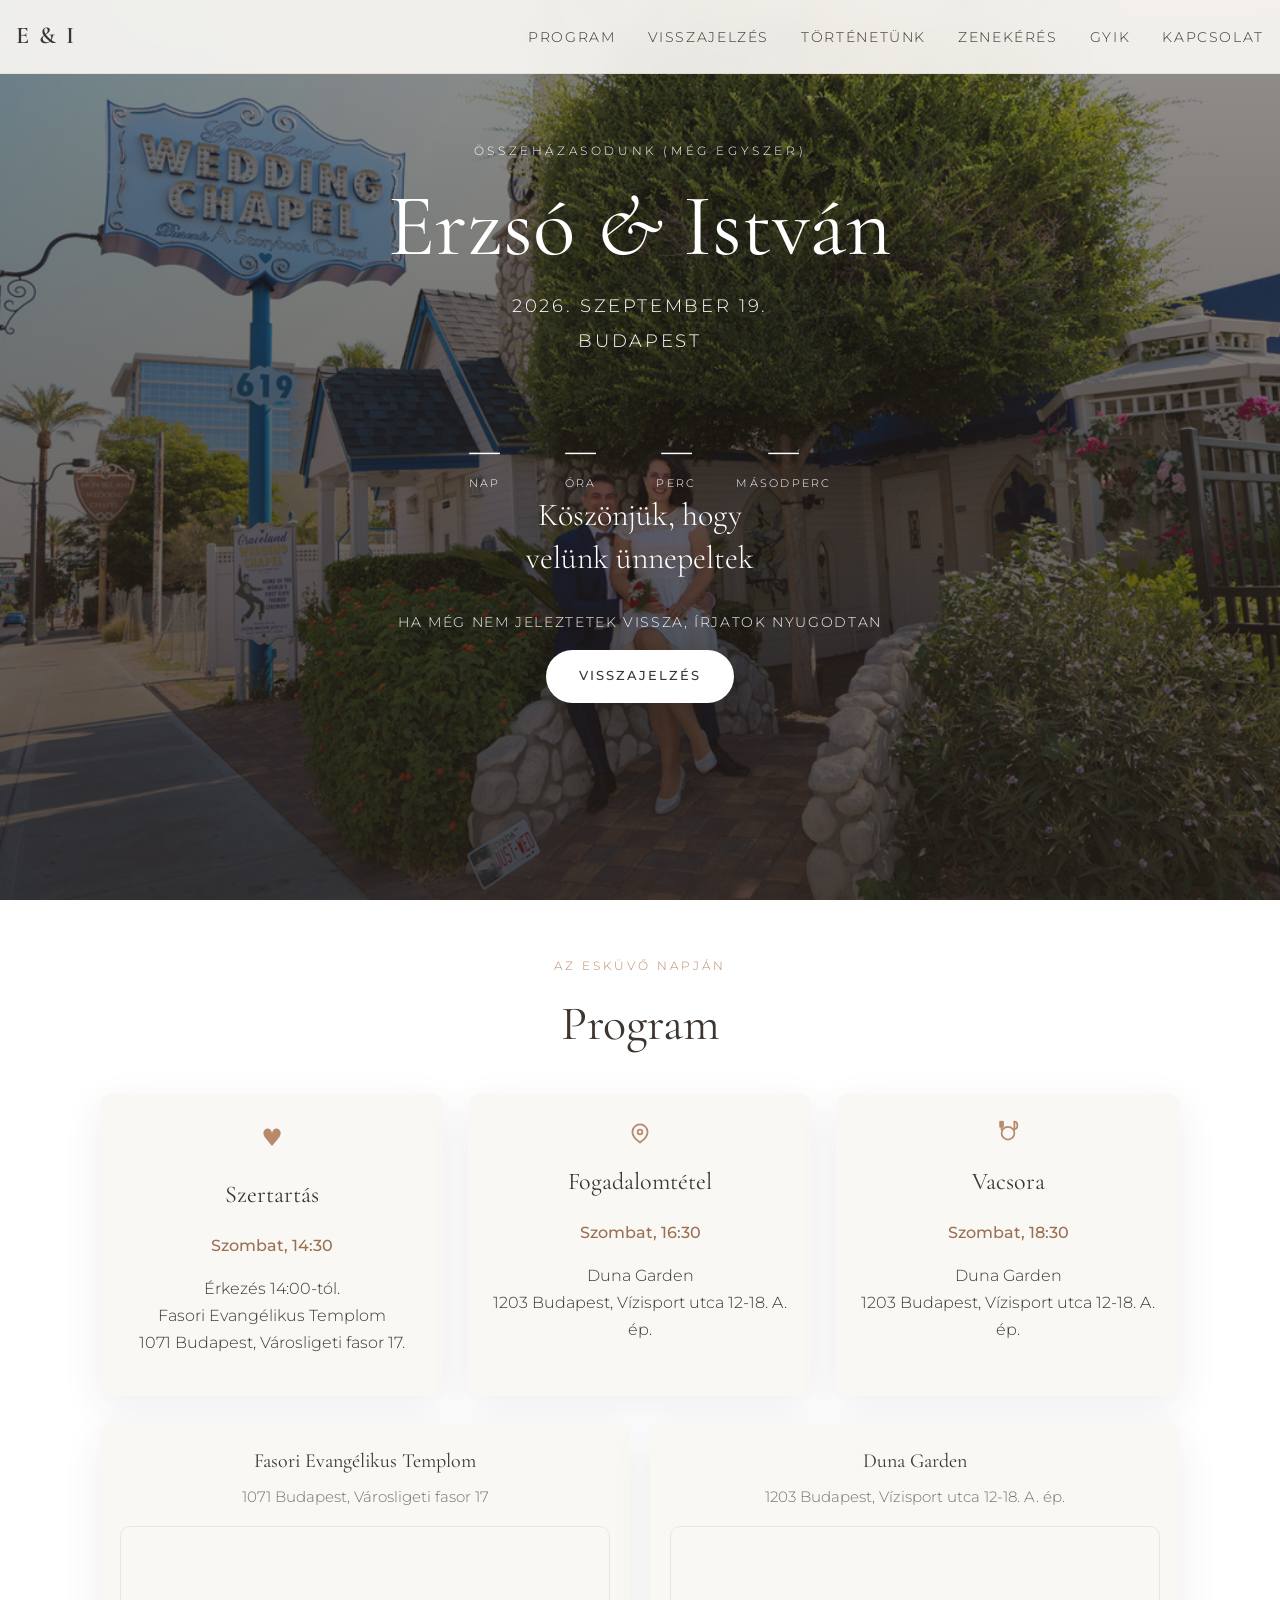
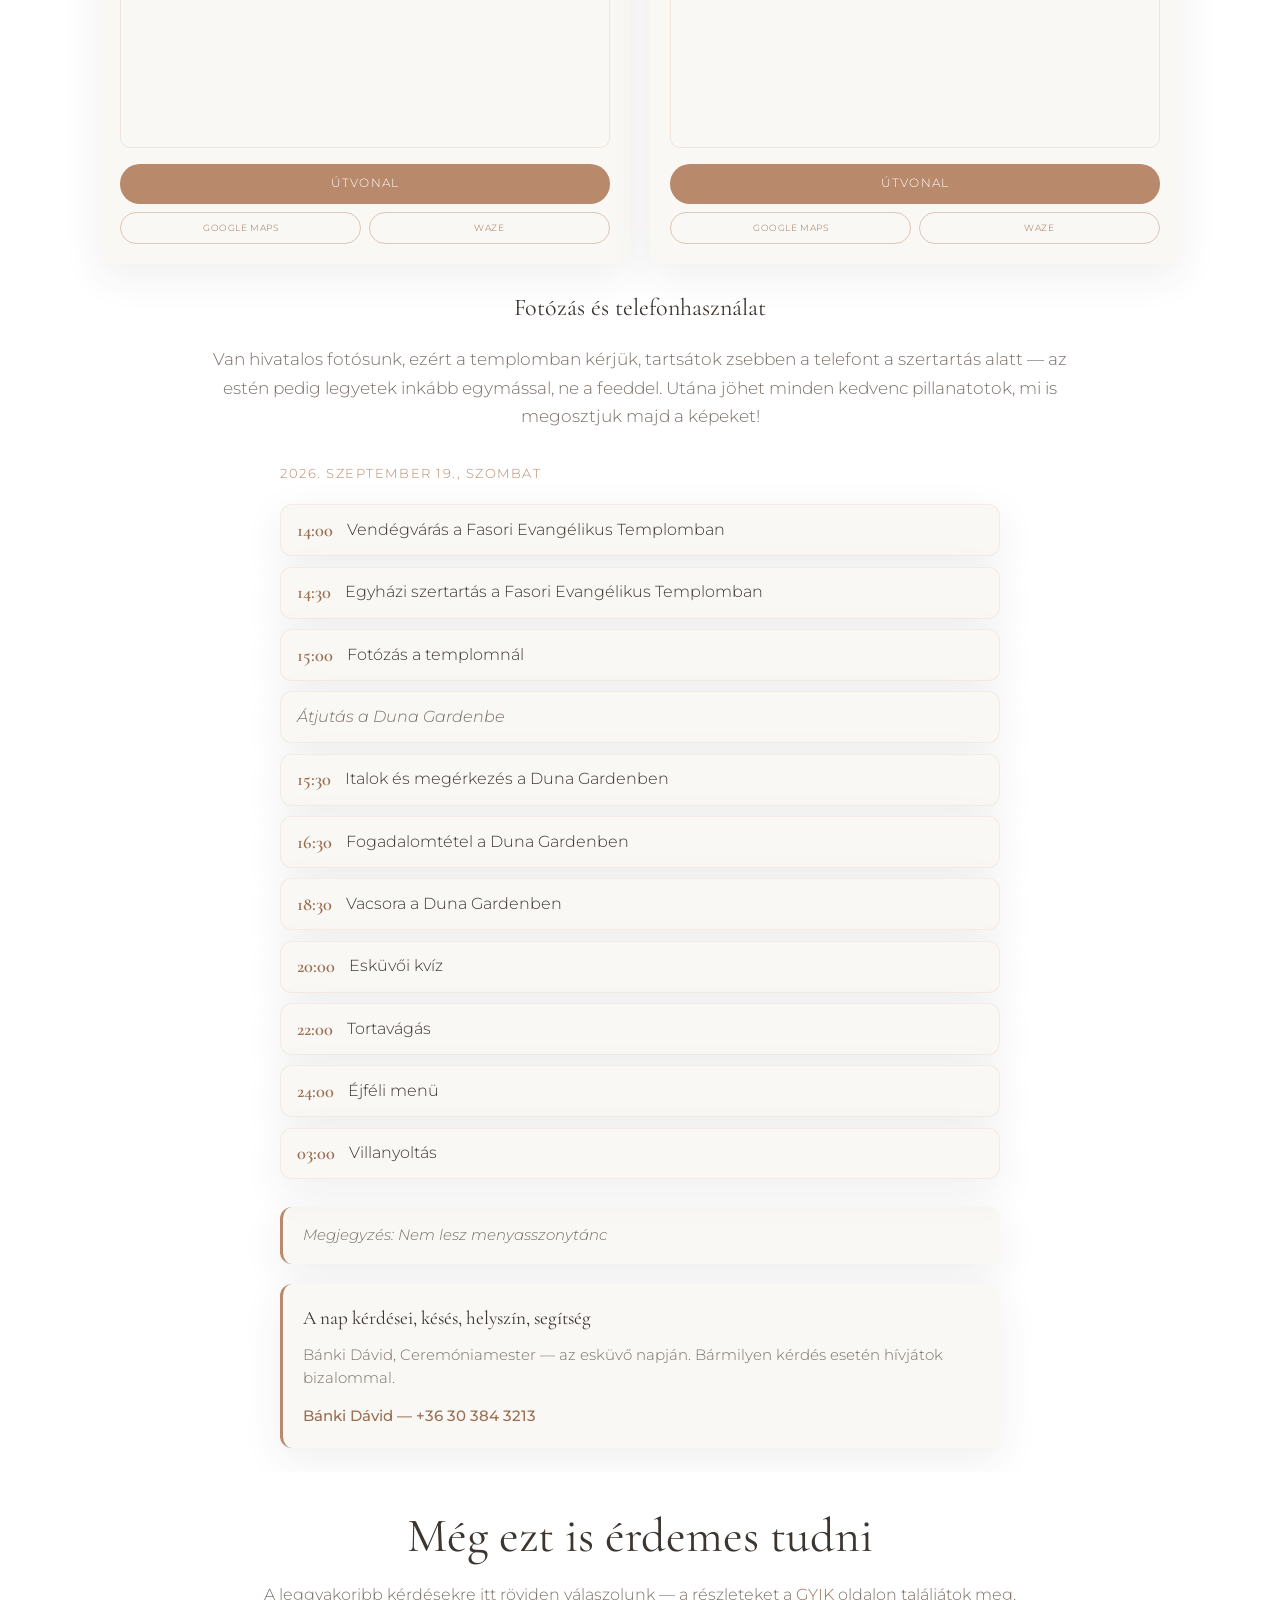
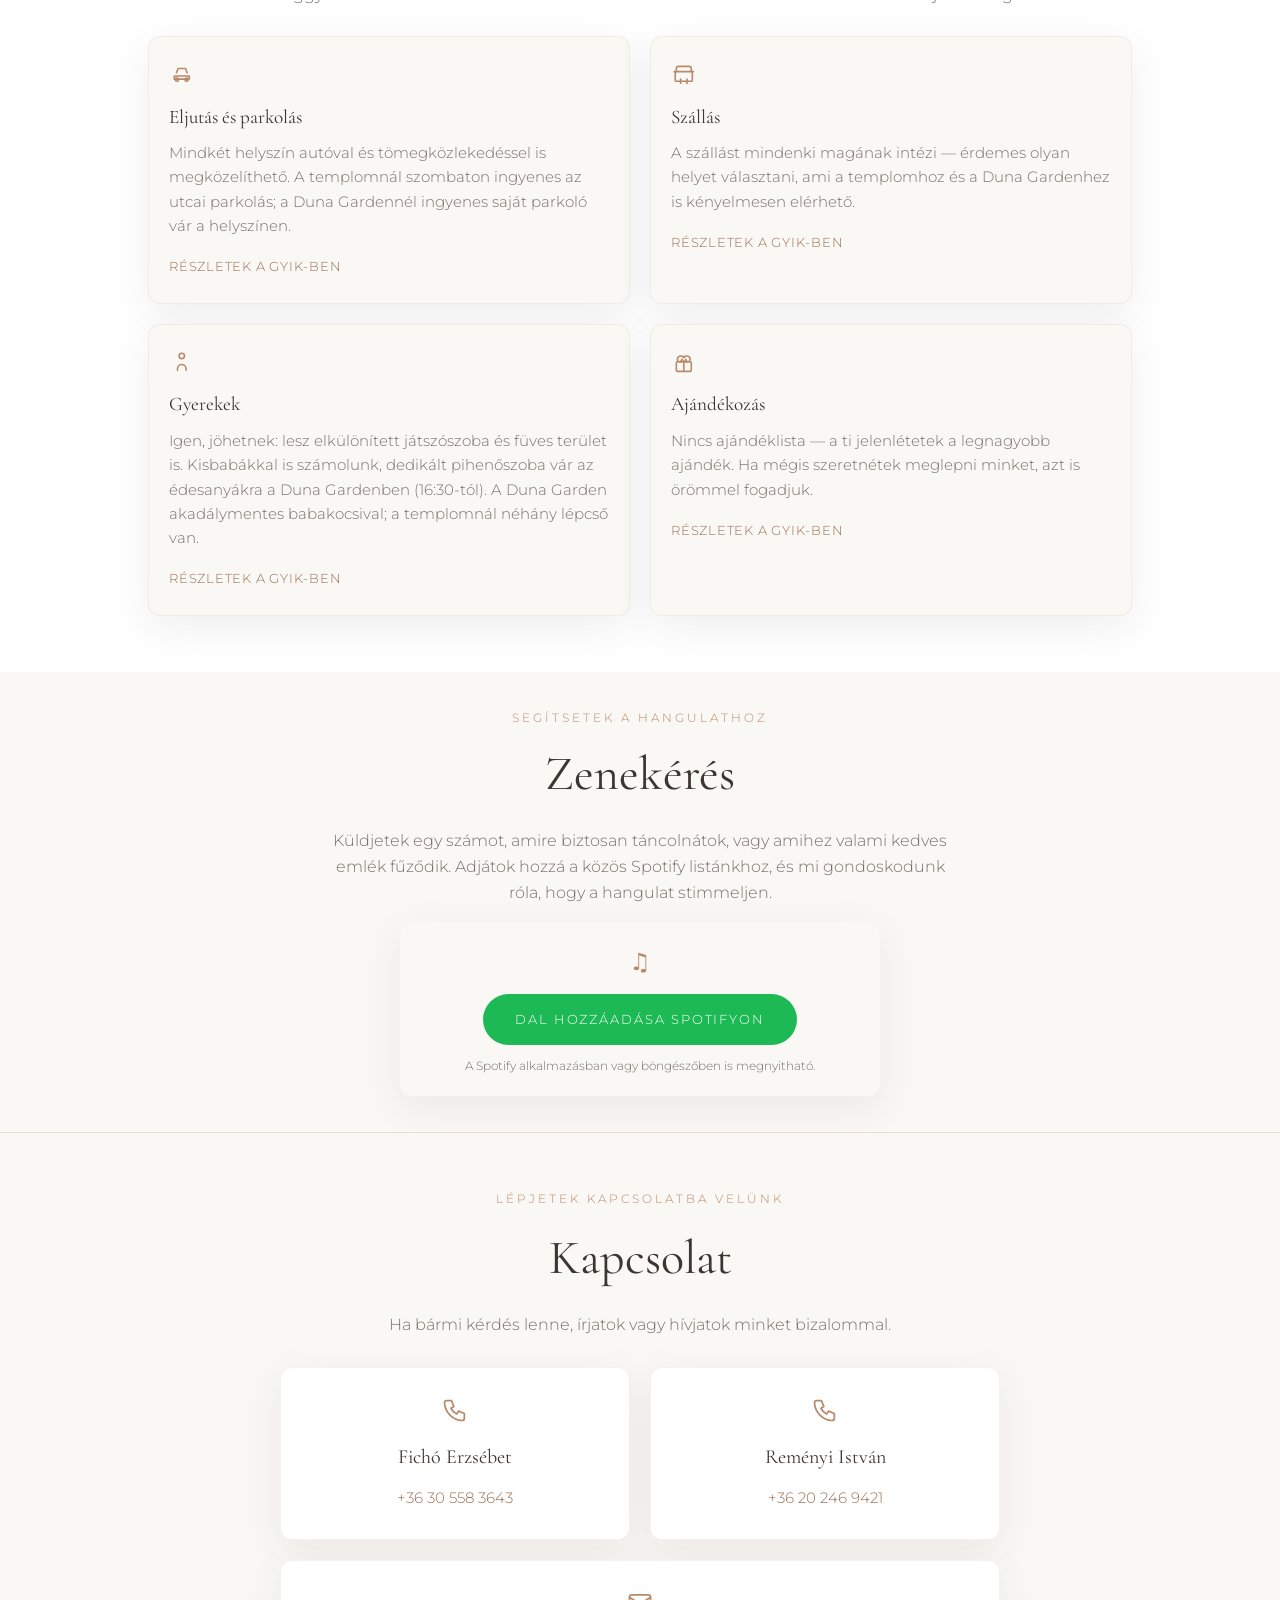
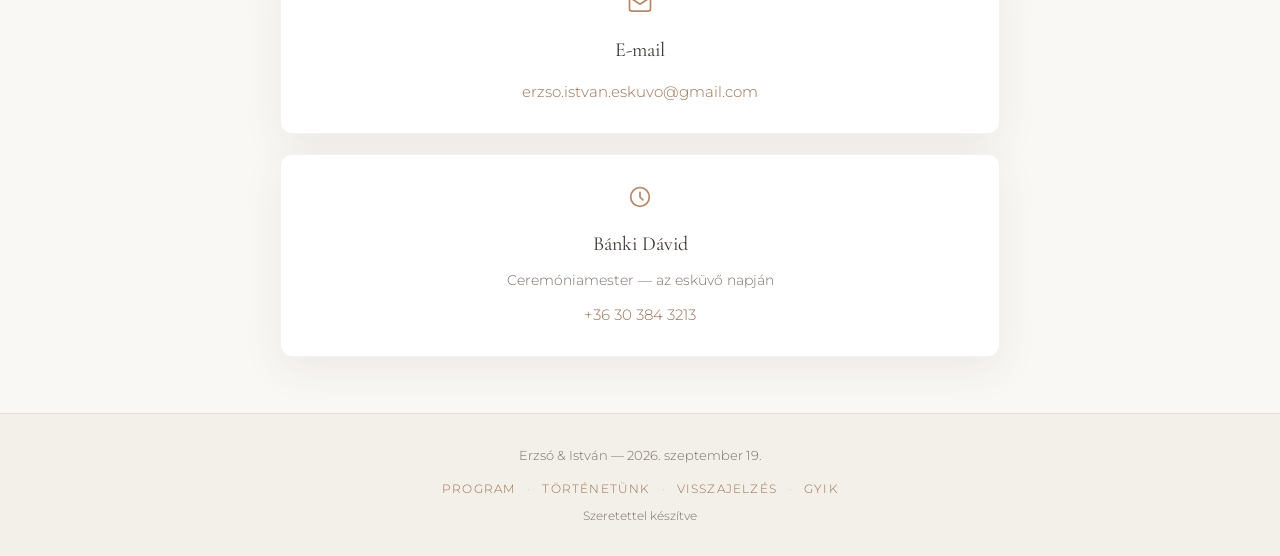
==== commit bf996d1e: "Spotify zenekérés link frissítése. Co-authored-by: Cursor <cursoragent@cursor.com>" ====
--- a/index.html
+++ b/index.html
@@ -3,9 +3,28 @@
 <head>
   <meta charset="UTF-8">
   <meta name="viewport" content="width=device-width, initial-scale=1.0">
-  <meta name="description" content="Csatlakozz hozzánk az esküvőnkön.">
+  <meta name="robots" content="noindex, nofollow">
+  <meta name="description" content="Gyertek az esküvőnkre — Erzsó és István, 2026. szeptember 19., Budapest.">
   <title>Erzsó &amp; István — Esküvő</title>
-  <link rel="icon" href="favicon.svg" type="image/svg+xml">
+  <meta property="og:type" content="website">
+  <meta property="og:site_name" content="Erzsó &amp; István">
+  <meta property="og:title" content="Erzsó &amp; István — Esküvő">
+  <meta property="og:description" content="Gyertek az esküvőnkre — 2026. szeptember 19., Budapest.">
+  <meta property="og:url" content="https://www.erzso-es-istvan-2026.hu/">
+  <meta property="og:image" content="https://www.erzso-es-istvan-2026.hu/images/las_vegas2.jpeg">
+  <meta property="og:image:width" content="1086">
+  <meta property="og:image:height" content="724">
+  <meta property="og:image:alt" content="Erzsó és István — esküvői meghívó">
+  <meta property="og:locale" content="hu_HU">
+  <meta name="twitter:card" content="summary_large_image">
+  <meta name="twitter:title" content="Erzsó &amp; István — Esküvő">
+  <meta name="twitter:description" content="Gyertek az esküvőnkre — 2026. szeptember 19., Budapest.">
+  <meta name="twitter:image" content="https://www.erzso-es-istvan-2026.hu/images/las_vegas2.jpeg">
+  <link rel="icon" href="/favicon.ico" sizes="any">
+  <link rel="icon" href="/favicon.svg" type="image/svg+xml">
+  <link rel="icon" href="/favicon-32x32.png" type="image/png" sizes="32x32">
+  <link rel="icon" href="/favicon-16x16.png" type="image/png" sizes="16x16">
+  <link rel="apple-touch-icon" href="/apple-touch-icon.png" sizes="180x180">
   <link rel="preconnect" href="https://fonts.googleapis.com">
   <link rel="preconnect" href="https://fonts.gstatic.com" crossorigin>
   <link href="https://fonts.googleapis.com/css2?family=Cormorant+Garamond:ital,wght@0,400;0,600;1,400&family=Montserrat:wght@300;400;500&display=swap" rel="stylesheet">
@@ -21,13 +40,12 @@
         <span></span>
       </button>
       <ul class="nav-links">
-        <li><a href="#story">Történetünk</a></li>
-        <li><a href="#details">Részletek</a></li>
-        <li><a href="#schedule">Program</a></li>
+        <li><a href="#program">Program</a></li>
+        <li><a href="visszajelzes.html">Visszajelzés</a></li>
+        <li><a href="tortenetunk.html">Történetünk</a></li>
         <li><a href="#music">Zenekérés</a></li>
-        <li><a href="visszajelzes.html">Visszajelzés</a></li>
+        <li><a href="gyik.html">GYIK</a></li>
         <li><a href="#contact">Kapcsolat</a></li>
-        <li><a href="gyik.html">GYIK</a></li>
       </ul>
     </nav>
   </header>
@@ -43,132 +61,212 @@
           <p class="hero-location">Budapest</p>
         </div>
         <div class="countdown" id="countdown" aria-live="polite">
-          <div class="countdown-item">
-            <span class="countdown-value" id="days">—</span>
-            <span class="countdown-label">Nap</span>
+          <div class="countdown-grid" id="countdown-grid">
+            <div class="countdown-item">
+              <span class="countdown-value" id="days">—</span>
+              <span class="countdown-label">Nap</span>
+            </div>
+            <div class="countdown-item">
+              <span class="countdown-value" id="hours">—</span>
+              <span class="countdown-label">Óra</span>
+            </div>
+            <div class="countdown-item">
+              <span class="countdown-value" id="minutes">—</span>
+              <span class="countdown-label">Perc</span>
+            </div>
+            <div class="countdown-item">
+              <span class="countdown-value" id="seconds">—</span>
+              <span class="countdown-label">Másodperc</span>
+            </div>
           </div>
-          <div class="countdown-item">
-            <span class="countdown-value" id="hours">—</span>
-            <span class="countdown-label">Óra</span>
-          </div>
-          <div class="countdown-item">
-            <span class="countdown-value" id="minutes">—</span>
-            <span class="countdown-label">Perc</span>
-          </div>
-          <div class="countdown-item">
-            <span class="countdown-value" id="seconds">—</span>
-            <span class="countdown-label">Másodperc</span>
-          </div>
-        </div>
-        <a href="visszajelzes.html" class="btn btn-primary">Visszajelzés</a>
+          <p class="countdown-message" id="countdown-message" hidden></p>
+        </div>
+        <p class="hero-deadline" id="rsvp-deadline-hero">Visszajelzést 2026. július 15-ig várunk</p>
+        <a href="visszajelzes.html" class="btn btn-cta">Visszajelzés</a>
       </div>
     </section>
 
-    <section id="story" class="section story">
+    <section id="program" class="section program">
       <div class="container">
-        <h2 class="section-title">Történetünk</h2>
-        <div class="story-content">
-          <p>
-            Furcsa ezt kimondani, de a mi kerítőnk az a szépemlékű MTA TTK volt. 11 éve, mikor a Karolina úti
-            telephelyre belibbent Erzsó kisdiák, akaratlanul is azonnal elcsavarta a köztudottan magánakvaló István fejét.
-          </p>
-          <p>
-            Megannyi átbeszélt reggeli kakaós csiga-fogasztást egy apró, szó szerint Csészényi kávé(zó) követte.
-            A romantikus randevúk (itt megoszlanak a vélemények mit is tekintünk annak, de a kaparós térkép
-            nem hazudik) árnyékában kezdett kibontakozni a közös hobbi fogalma.
-          </p>
-          <p>
-            Nem, nem a mókus vadászatot,a kertészkedést vagy Mustang lest kell ideképzelni. Sokkal inkább a világ
-            felfedezését. Kicsiben, nagyban, de mindenképpen Együtt! Kézen fogva feszegettük egymás határait megannyi
-            élményen keresztül, vagy támogattuk egymást szorult helyzetekben. Vagy éppen belátjuk, hogy ami az egyik
-            szerint feszített tempójú napirend, az a másiknak egy átlagos kedd délután.
-          </p>
-          <p>
-            Aztán 2025-ben Las Vegasban, Elvis előtt, örömkönnyek között mondtuk ki az „uh-huh”-t. Ami persze leírva
-            banálisan hangzik, de ott és akkor mi voltunk a legboldogabbak ezzel a kifejezéssel.
-          </p>
-          <p>
-            De valami még hiányzott: nem a zöldkártya, hanem Ti. A család és a barátok jelenléte, akik végig mellettünk
-            álltatok, és akikkel most szeretnénk ezt az egészet igazán megünnepelni.
-          </p>
-        </div>
-        <div class="story-gallery">
-          <figure class="story-photo">
-            <img src="images/ourstory_1_2027.jpg" alt="Erzsó és István Balatonvilágoson, 2018">
-            <figcaption>Balatonvilágos, 2018</figcaption>
-          </figure>
-          <figure class="story-photo">
-            <img src="images/nola2.jpg" alt="Erzsó és István New Orleansban, 2022">
-            <figcaption>New Orleans, 2022</figcaption>
-          </figure>
-          <figure class="story-photo">
-            <img src="images/chicago.jpeg" alt="Erzsó és István Chicagóban, 2024">
-            <figcaption>Chicago, 2024</figcaption>
-          </figure>
-          <figure class="story-photo">
-            <img src="images/eljegyzes_2025.jpeg" alt="Erzsó és István eljegyzése Balatonvilágoson, 2025">
-            <figcaption>Balatonvilágos, 2025</figcaption>
-          </figure>
-        </div>
-      </div>
-    </section>
-
-    <section id="details" class="section details">
-      <div class="container">
-        <h2 class="section-title">Az esküvő részletei</h2>
+        <p class="section-eyebrow">Az esküvő napján</p>
+        <h2 class="section-title">Program</h2>
         <div class="details-grid">
           <article class="detail-card">
             <div class="detail-icon" aria-hidden="true">♥</div>
             <h3>Szertartás</h3>
-            <p class="detail-time">Szombat, 14:00</p>
+            <p class="detail-time">Szombat, 14:30</p>
             <p>
+              Érkezés 14:00-tól.<br>
               Fasori Evangélikus Templom<br>
-              <a href="https://maps.google.com/?q=1071+Budapest,+V%C3%A1rosligeti+fasor+17" target="_blank" rel="noopener noreferrer">1071 Budapest, Városligeti fasor 17</a>
+              1071 Budapest, Városligeti fasor 17.
             </p>
           </article>
           <article class="detail-card">
             <div class="detail-icon" aria-hidden="true">
               <svg viewBox="0 0 24 24" fill="none" stroke="currentColor" stroke-width="1.5" stroke-linecap="round" stroke-linejoin="round">
-                <circle cx="12" cy="14" r="5.5"/>
-                <path d="M6 3v7.5c0 1.1.9 2 2 2"/>
-                <path d="M6 3c0 2.5 1 4 1 4"/>
-                <path d="M18 3v7.5c0 1.1-.9 2-2 2"/>
-                <path d="M18 3c0 2.5-1 4-1 4"/>
-              </svg>
-            </div>
-            <h3>Vacsora</h3>
-            <p class="detail-time">Szombat, 18:00</p>
+                <path d="M12 21s-6.5-4.5-6.5-9a6.5 6.5 0 0 1 13 0c0 4.5-6.5 9-6.5 9z"/>
+                <circle cx="12" cy="12" r="2"/>
+              </svg>
+            </div>
+            <h3>Fogadalomtétel</h3>
+            <p class="detail-time">Szombat, 16:30</p>
             <p>
               Duna Garden<br>
-              <a href="https://maps.google.com/?q=1203+Budapest,+V%C3%ADzisport+utca+12-18" target="_blank" rel="noopener noreferrer">1203 Budapest, Vízisport utca 12-18. A. ép.</a>
+              1203 Budapest, Vízisport utca 12-18. A. ép.
             </p>
+          </article>
+          <article class="detail-card">
+            <div class="detail-icon" aria-hidden="true">
+              <svg viewBox="0 0 24 24" fill="none" stroke="currentColor" stroke-width="1.5" stroke-linecap="round" stroke-linejoin="round">
+                <circle cx="12" cy="13" r="5.5"/>
+                <path d="M6.5 3v7"/>
+                <path d="M5.25 3v4.5"/>
+                <path d="M6.5 3v4.5"/>
+                <path d="M7.75 3v4.5"/>
+                <path d="M17.5 3v7"/>
+                <path d="M17.5 3c1.75 0 2.5 1.75 2.5 3.25S19.25 9.5 17.5 9.5"/>
+              </svg>
+            </div>
+            <h3>Vacsora</h3>
+            <p class="detail-time">Szombat, 18:30</p>
+            <p>
+              Duna Garden<br>
+              1203 Budapest, Vízisport utca 12-18. A. ép.
+            </p>
+          </article>
+        </div>
+        <div class="venue-maps">
+          <article class="venue-map">
+            <h3 class="venue-map-title">Fasori Evangélikus Templom</h3>
+            <p class="venue-map-address">1071 Budapest, Városligeti fasor 17</p>
+            <div class="map-embed">
+              <iframe
+                title="Fasori Evangélikus Templom térképe"
+                loading="lazy"
+                referrerpolicy="no-referrer-when-downgrade"
+                src="https://maps.google.com/maps?q=1071+Budapest,+V%C3%A1rosligeti+fasor+17&amp;output=embed"
+              ></iframe>
+            </div>
+            <div class="map-actions">
+              <a
+                class="btn btn-map"
+                href="https://www.google.com/maps/dir/?api=1&amp;destination=1071+Budapest,+V%C3%A1rosligeti+fasor+17"
+                target="_blank"
+                rel="noopener noreferrer"
+              >Útvonal</a>
+              <div class="map-actions-row">
+                <a
+                  class="btn btn-map btn-map--secondary btn-map--compact"
+                  href="https://maps.google.com/?q=1071+Budapest,+V%C3%A1rosligeti+fasor+17"
+                  target="_blank"
+                  rel="noopener noreferrer"
+                >Google Maps</a>
+                <a
+                  class="btn btn-map btn-map--secondary btn-map--compact"
+                  href="https://www.waze.com/ul?q=1071+Budapest,+V%C3%A1rosligeti+fasor+17&amp;navigate=yes"
+                  target="_blank"
+                  rel="noopener noreferrer"
+                >Waze</a>
+              </div>
+            </div>
+          </article>
+          <article class="venue-map">
+            <h3 class="venue-map-title">Duna Garden</h3>
+            <p class="venue-map-address">1203 Budapest, Vízisport utca 12-18. A. ép.</p>
+            <div class="map-embed">
+              <iframe
+                title="Duna Garden térképe"
+                loading="lazy"
+                referrerpolicy="no-referrer-when-downgrade"
+                src="https://maps.google.com/maps?q=1203+Budapest,+V%C3%ADzisport+utca+12-18&amp;output=embed"
+              ></iframe>
+            </div>
+            <div class="map-actions">
+              <a
+                class="btn btn-map"
+                href="https://www.google.com/maps/dir/?api=1&amp;destination=1203+Budapest,+V%C3%ADzisport+utca+12-18"
+                target="_blank"
+                rel="noopener noreferrer"
+              >Útvonal</a>
+              <div class="map-actions-row">
+                <a
+                  class="btn btn-map btn-map--secondary btn-map--compact"
+                  href="https://maps.google.com/?q=1203+Budapest,+V%C3%ADzisport+utca+12-18"
+                  target="_blank"
+                  rel="noopener noreferrer"
+                >Google Maps</a>
+                <a
+                  class="btn btn-map btn-map--secondary btn-map--compact"
+                  href="https://www.waze.com/ul?q=1203+Budapest,+V%C3%ADzisport+utca+12-18&amp;navigate=yes"
+                  target="_blank"
+                  rel="noopener noreferrer"
+                >Waze</a>
+              </div>
+            </div>
           </article>
         </div>
         <div class="details-text">
           <h3>Fotózás és telefonhasználat</h3>
           <p>
             Van hivatalos fotósunk, ezért a templomban kérjük, tartsátok zsebben a telefont a szertartás alatt —
-            az estén pedig legyünk inkább egymással, ne a feeddel. Utána jöhet minden kedvenc pillanat,
-            mi is megosztjuk veletek a képeket!
+            az estén pedig legyetek inkább egymással, ne a feeddel. Utána jöhet minden kedvenc pillanatotok, mi is megosztjuk majd a képeket!
           </p>
         </div>
-      </div>
-    </section>
-
-    <section id="schedule" class="section schedule">
-      <div class="container">
-        <p class="section-eyebrow">Az esküvő napja</p>
-        <h2 class="section-title">Program</h2>
         <div class="timeline">
           <time class="timeline-date" datetime="2026-09-19">2026. szeptember 19., szombat</time>
-          <ul class="timeline-events">
-            <li>13:30 — Vendégvárás</li>
-            <li>14:00 — Templomi szertartás a Fasori Evangélikus templomban</li>
-            <li>15:00 — Fogadalomtétel a Duna Gardenben</li>
-            <li>18:00 — Vacsora a Duna Gardenben</li>
-            <li>24:00 — Éjféli menü</li>
-            <li>03:00 — Villanyoltás :)</li>
-          </ul>
+          <ol class="timeline-events">
+            <li class="timeline-event">
+              <time class="timeline-time" datetime="2026-09-19T14:00">14:00</time>
+              <span class="timeline-label">Vendégvárás a Fasori Evangélikus Templomban</span>
+            </li>
+            <li class="timeline-event">
+              <time class="timeline-time" datetime="2026-09-19T14:30">14:30</time>
+              <span class="timeline-label">Egyházi szertartás a Fasori Evangélikus Templomban</span>
+            </li>
+            <li class="timeline-event">
+              <time class="timeline-time" datetime="2026-09-19T15:00">15:00</time>
+              <span class="timeline-label">Fotózás a templomnál</span>
+            </li>
+            <li class="timeline-event timeline-event--no-time">
+              <span class="timeline-label">Átjutás a Duna Gardenbe</span>
+            </li>
+            <li class="timeline-event">
+              <time class="timeline-time" datetime="2026-09-19T15:30">15:30</time>
+              <span class="timeline-label">Italok és megérkezés a Duna Gardenben</span>
+            </li>
+            <li class="timeline-event">
+              <time class="timeline-time" datetime="2026-09-19T16:30">16:30</time>
+              <span class="timeline-label">Fogadalomtétel a Duna Gardenben</span>
+            </li>
+            <li class="timeline-event">
+              <time class="timeline-time" datetime="2026-09-19T18:30">18:30</time>
+              <span class="timeline-label">Vacsora a Duna Gardenben</span>
+            </li>
+            <li class="timeline-event">
+              <time class="timeline-time" datetime="2026-09-19T20:00">20:00</time>
+              <span class="timeline-label">Esküvői kvíz</span>
+            </li>
+            <li class="timeline-event">
+              <time class="timeline-time" datetime="2026-09-19T22:00">22:00</time>
+              <span class="timeline-label">Tortavágás</span>
+            </li>
+            <li class="timeline-event">
+              <time class="timeline-time" datetime="2026-09-20T00:00">24:00</time>
+              <span class="timeline-label">Éjféli menü</span>
+            </li>
+            <li class="timeline-event">
+              <time class="timeline-time" datetime="2026-09-20T03:00">03:00</time>
+              <span class="timeline-label">Villanyoltás</span>
+            </li>
+          </ol>
+          <aside class="timeline-note" role="note">
+            <p><em>Megjegyzés: Nem lesz menyasszonytánc</em></p>
+          </aside>
+          <article class="program-day-contact">
+            <h3>A nap kérdései, késés, helyszín, segítség</h3>
+            <p>Bánki Dávid, Ceremóniamester — az esküvő napján. Bármilyen kérdés esetén hívjátok bizalommal.</p>
+            <a class="contact-link program-day-contact-link" href="tel:+36303843213">Bánki Dávid — +36 30 384 3213</a>
+          </article>
         </div>
       </div>
     </section>
@@ -176,7 +274,7 @@
     <section id="info" class="section info-preview">
       <div class="container">
         <h2 class="section-title">Még ezt is érdemes tudni</h2>
-        <p class="info-intro">A leggyakoribb kérdésekre itt röviden válaszolunk — a részleteket a <a href="gyik.html">GYIK</a> oldalon találod.</p>
+        <p class="info-intro">A leggyakoribb kérdésekre itt röviden válaszolunk — a részleteket a <a href="gyik.html">GYIK</a> oldalon találjátok meg.</p>
         <div class="info-grid">
           <article class="info-card">
             <div class="info-icon" aria-hidden="true">
@@ -187,9 +285,9 @@
                 <circle cx="16.5" cy="17.5" r="1.5"/>
               </svg>
             </div>
-            <h3>Parkolás</h3>
-            <p>A templomnál szombaton ingyenes az utcai parkolás; a Duna Gardennél ingyenes parkoló vár a helyszínen.</p>
-            <a class="info-link" href="gyik.html#faq-parking">Részletek a GYIK-ben</a>
+            <h3>Eljutás és parkolás</h3>
+            <p>Mindkét helyszín autóval és tömegközlekedéssel is megközelíthető. A templomnál szombaton ingyenes az utcai parkolás; a Duna Gardennél ingyenes saját parkoló vár a helyszínen.</p>
+            <a class="info-link" href="gyik.html#faq-transport">Részletek a GYIK-ben</a>
           </article>
           <article class="info-card">
             <div class="info-icon" aria-hidden="true">
@@ -213,20 +311,23 @@
               </svg>
             </div>
             <h3>Gyerekek</h3>
-            <p>Igen, jöhetnek — lesz játszószoba és füves terület. Kisbabákkal is számítunk, dedikált pihenőszoba is vár az édesanyákra.</p>
+            <p>Igen, jöhetnek: lesz elkülönített játszószoba és füves terület is. Kisbabákkal is számolunk, dedikált pihenőszoba vár az édesanyákra a Duna Gardenben (16:30-tól). A Duna Garden akadálymentes babakocsival; a templomnál néhány lépcső van.</p>
             <a class="info-link" href="gyik.html#faq-kids">Részletek a GYIK-ben</a>
           </article>
           <article class="info-card">
             <div class="info-icon" aria-hidden="true">
               <svg viewBox="0 0 24 24" fill="none" stroke="currentColor" stroke-width="1.5" stroke-linecap="round" stroke-linejoin="round">
-                <rect x="3" y="8" width="18" height="13" rx="1"/>
-                <path d="M12 8V5"/>
-                <path d="M8.5 5h7"/>
-                <path d="M12 12v.01"/>
+                <rect x="5" y="12" width="14" height="9" rx="1"/>
+                <path d="M12 12v9"/>
+                <path d="M12 7.5C9.25 5.75 6 6.75 6 9.5s2.75 3.25 6 1.75"/>
+                <path d="M12 7.5c2.75-1.75 6-.75 6 2s-2.75 3.25-6 1.75"/>
+                <circle cx="12" cy="7.5" r="1.1" fill="currentColor" stroke="none"/>
+                <path d="M10.5 9.5L9.25 11.5"/>
+                <path d="M13.5 9.5l1.25 2"/>
               </svg>
             </div>
             <h3>Ajándékozás</h3>
-            <p>Nincs ajándéklista — a jelenlétetek a legnagyobb ajándék. Ha mégis szeretnétek meglepni minket, azt is örömmel fogadjuk.</p>
+            <p>Nincs ajándéklista — a ti jelenlétetek a legnagyobb ajándék. Ha mégis szeretnétek meglepni minket, azt is örömmel fogadjuk.</p>
             <a class="info-link" href="gyik.html#faq-gift">Részletek a GYIK-ben</a>
           </article>
         </div>
@@ -238,30 +339,50 @@
         <p class="section-eyebrow">Segítsetek a hangulathoz</p>
         <h2 class="section-title">Zenekérés</h2>
         <p class="music-note">
-          Küldj egy számot, amire tuti táncolnál — akár a csendes sarokban, akár a széken ülve, csak lábbal.
-          Add hozzá a közös Spotify listánkhoz, és mi gondoskodunk róla, hogy a hangulat stimmeljen.
+          Küldjetek egy számot, amire biztosan táncolnátok, vagy amihez valami kedves emlék fűződik.
+          Adjátok hozzá a közös Spotify listánkhoz, és mi gondoskodunk róla, hogy a hangulat stimmeljen.
         </p>
         <div class="music-box">
           <p class="music-icon" aria-hidden="true">♫</p>
           <a
             class="btn btn-spotify"
-            href="https://open.spotify.com/playlist/1iAfKzeontBgP5wrEknpYu?si=1f2a444d7ea44876&pt=667565480a6c869fa370d9549937ef6d"
+            href="https://open.spotify.com/playlist/1iAfKzeontBgP5wrEknpYu?si=048b5f24137543d5&amp;pt=9c2dd599c0037bfe04b0254d8b5f7cc5"
             target="_blank"
             rel="noopener noreferrer"
           >
             Dal hozzáadása Spotifyon
           </a>
-          <p class="music-hint">A Spotify alkalmazásban vagy böngészőben nyitható meg.</p>
+          <p class="music-hint">A Spotify alkalmazásban vagy böngészőben is megnyitható.</p>
         </div>
       </div>
     </section>
 
     <section id="contact" class="section contact">
       <div class="container">
-        <p class="section-eyebrow">Lépj kapcsolatba velünk</p>
+        <p class="section-eyebrow">Lépjetek kapcsolatba velünk</p>
         <h2 class="section-title">Kapcsolat</h2>
-        <p class="contact-note">Ha bármi kérdésetek lenne, írjatok vagy hívjatok minket bizalommal.</p>
-        <div class="contact-grid">
+        <p class="contact-note">Ha bármi kérdés lenne, írjatok vagy hívjatok minket bizalommal.</p>
+        <div class="contact-layout">
+          <div class="contact-row contact-row--pair">
+            <article class="contact-card">
+              <div class="contact-icon" aria-hidden="true">
+                <svg viewBox="0 0 24 24" fill="none" stroke="currentColor" stroke-width="1.5" stroke-linecap="round" stroke-linejoin="round">
+                  <path d="M5 4h4l2 5-2.5 1.5a11 11 0 0 0 5 5L15 13l5 2v4a2 2 0 0 1-2 2A16 16 0 0 1 3 6a2 2 0 0 1 2-2z"/>
+                </svg>
+              </div>
+              <h3>Fichó Erzsébet</h3>
+              <a class="contact-link" href="tel:+36305583643">+36 30 558 3643</a>
+            </article>
+            <article class="contact-card">
+              <div class="contact-icon" aria-hidden="true">
+                <svg viewBox="0 0 24 24" fill="none" stroke="currentColor" stroke-width="1.5" stroke-linecap="round" stroke-linejoin="round">
+                  <path d="M5 4h4l2 5-2.5 1.5a11 11 0 0 0 5 5L15 13l5 2v4a2 2 0 0 1-2 2A16 16 0 0 1 3 6a2 2 0 0 1 2-2z"/>
+                </svg>
+              </div>
+              <h3>Reményi István</h3>
+              <a class="contact-link" href="tel:+36202469421">+36 20 246 9421</a>
+            </article>
+          </div>
           <article class="contact-card">
             <div class="contact-icon" aria-hidden="true">
               <svg viewBox="0 0 24 24" fill="none" stroke="currentColor" stroke-width="1.5" stroke-linecap="round" stroke-linejoin="round">
@@ -272,23 +393,16 @@
             <h3>E-mail</h3>
             <a class="contact-link" href="mailto:erzso.istvan.eskuvo@gmail.com">erzso.istvan.eskuvo@gmail.com</a>
           </article>
-          <article class="contact-card">
+          <article class="contact-card contact-card--highlight">
             <div class="contact-icon" aria-hidden="true">
               <svg viewBox="0 0 24 24" fill="none" stroke="currentColor" stroke-width="1.5" stroke-linecap="round" stroke-linejoin="round">
-                <path d="M5 4h4l2 5-2.5 1.5a11 11 0 0 0 5 5L15 13l5 2v4a2 2 0 0 1-2 2A16 16 0 0 1 3 6a2 2 0 0 1 2-2z"/>
-              </svg>
-            </div>
-            <h3>Fichó Erzsébet</h3>
-            <a class="contact-link" href="tel:+36305583643">+36 30 558 3643</a>
-          </article>
-          <article class="contact-card">
-            <div class="contact-icon" aria-hidden="true">
-              <svg viewBox="0 0 24 24" fill="none" stroke="currentColor" stroke-width="1.5" stroke-linecap="round" stroke-linejoin="round">
-                <path d="M5 4h4l2 5-2.5 1.5a11 11 0 0 0 5 5L15 13l5 2v4a2 2 0 0 1-2 2A16 16 0 0 1 3 6a2 2 0 0 1 2-2z"/>
-              </svg>
-            </div>
-            <h3>Reményi István</h3>
-            <a class="contact-link" href="tel:+36202469421">+36 20 246 9421</a>
+                <circle cx="12" cy="12" r="8"/>
+                <path d="M12 8v4l2.5 2.5"/>
+              </svg>
+            </div>
+            <h3>Bánki Dávid</h3>
+            <p class="contact-role">Ceremóniamester — az esküvő napján</p>
+            <a class="contact-link" href="tel:+36303843213">+36 30 384 3213</a>
           </article>
         </div>
       </div>
@@ -297,6 +411,15 @@
 
   <footer class="site-footer">
     <p>Erzsó &amp; István — 2026. szeptember 19.</p>
+    <nav class="footer-links" aria-label="Gyors linkek">
+      <a href="#program">Program</a>
+      <span aria-hidden="true">·</span>
+      <a href="tortenetunk.html">Történetünk</a>
+      <span aria-hidden="true">·</span>
+      <a href="visszajelzes.html">Visszajelzés</a>
+      <span aria-hidden="true">·</span>
+      <a href="gyik.html">GYIK</a>
+    </nav>
     <p class="footer-note">Szeretettel készítve</p>
   </footer>
 
